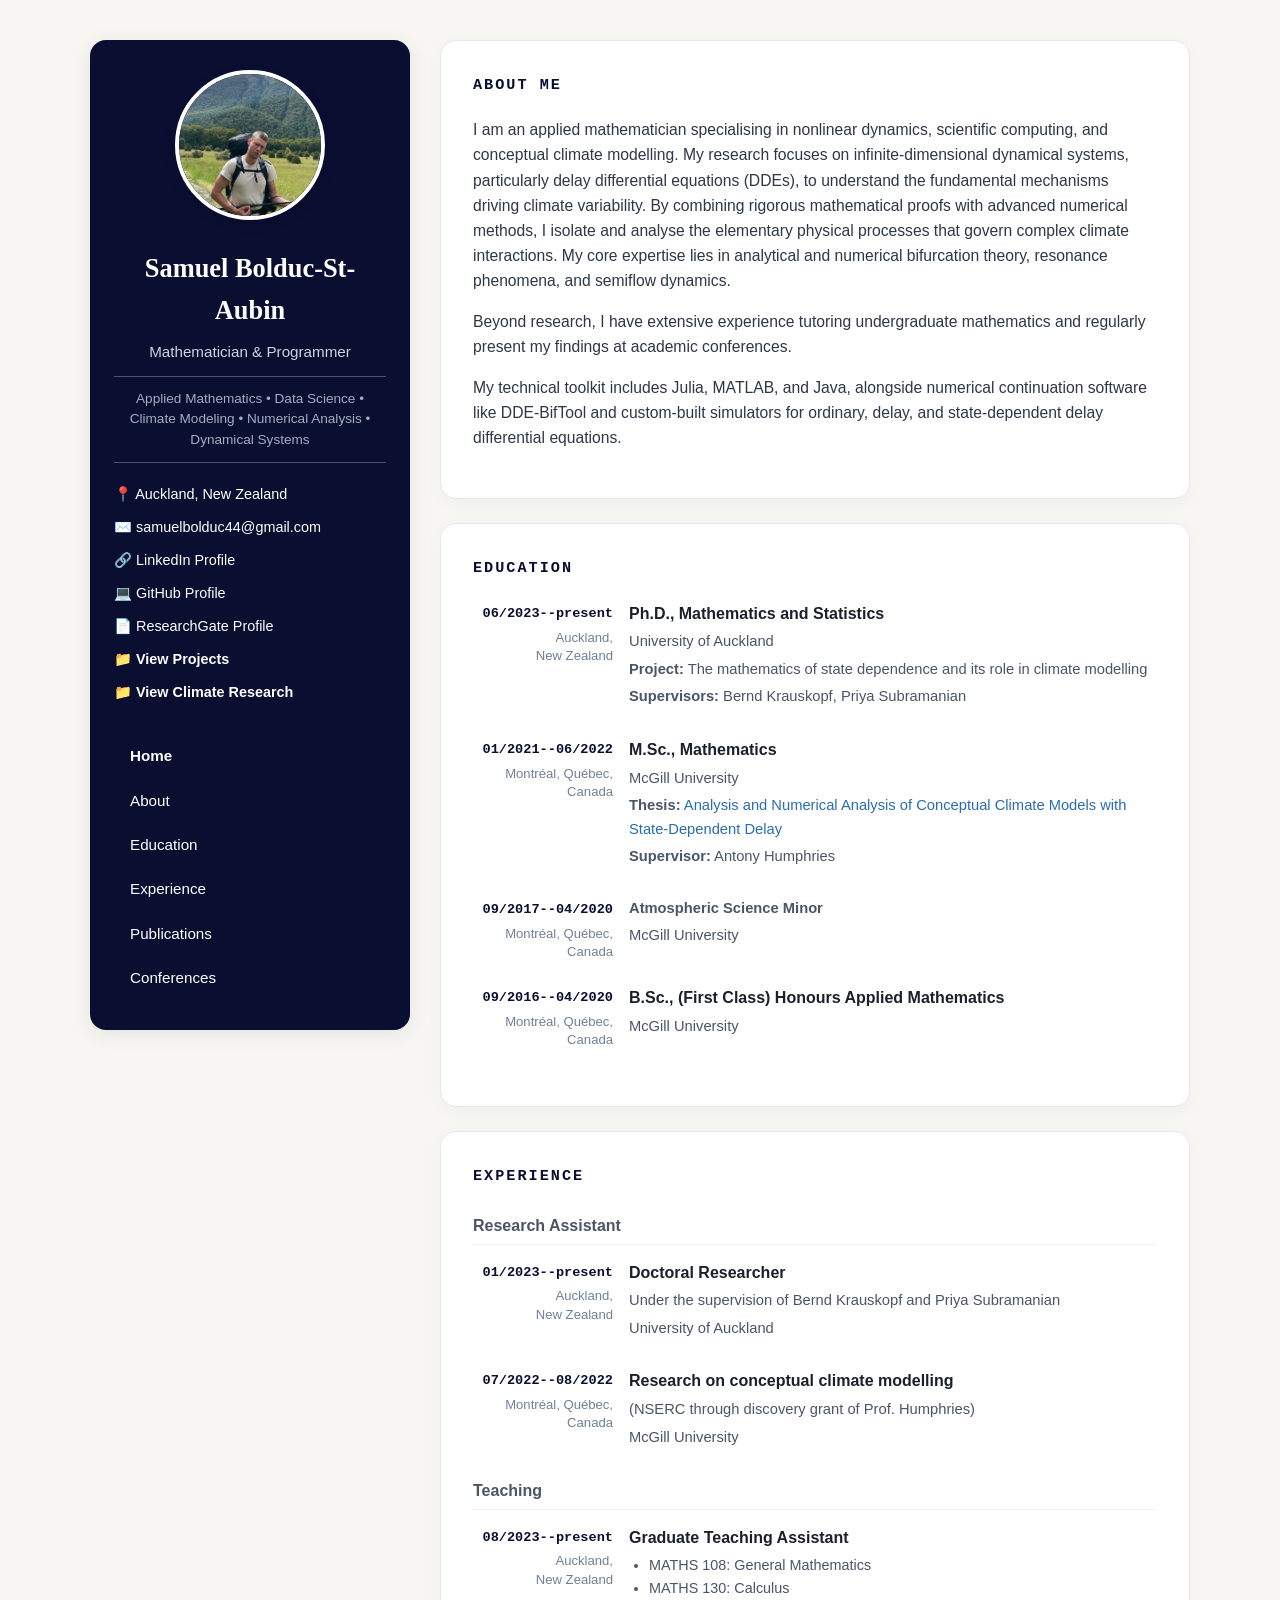
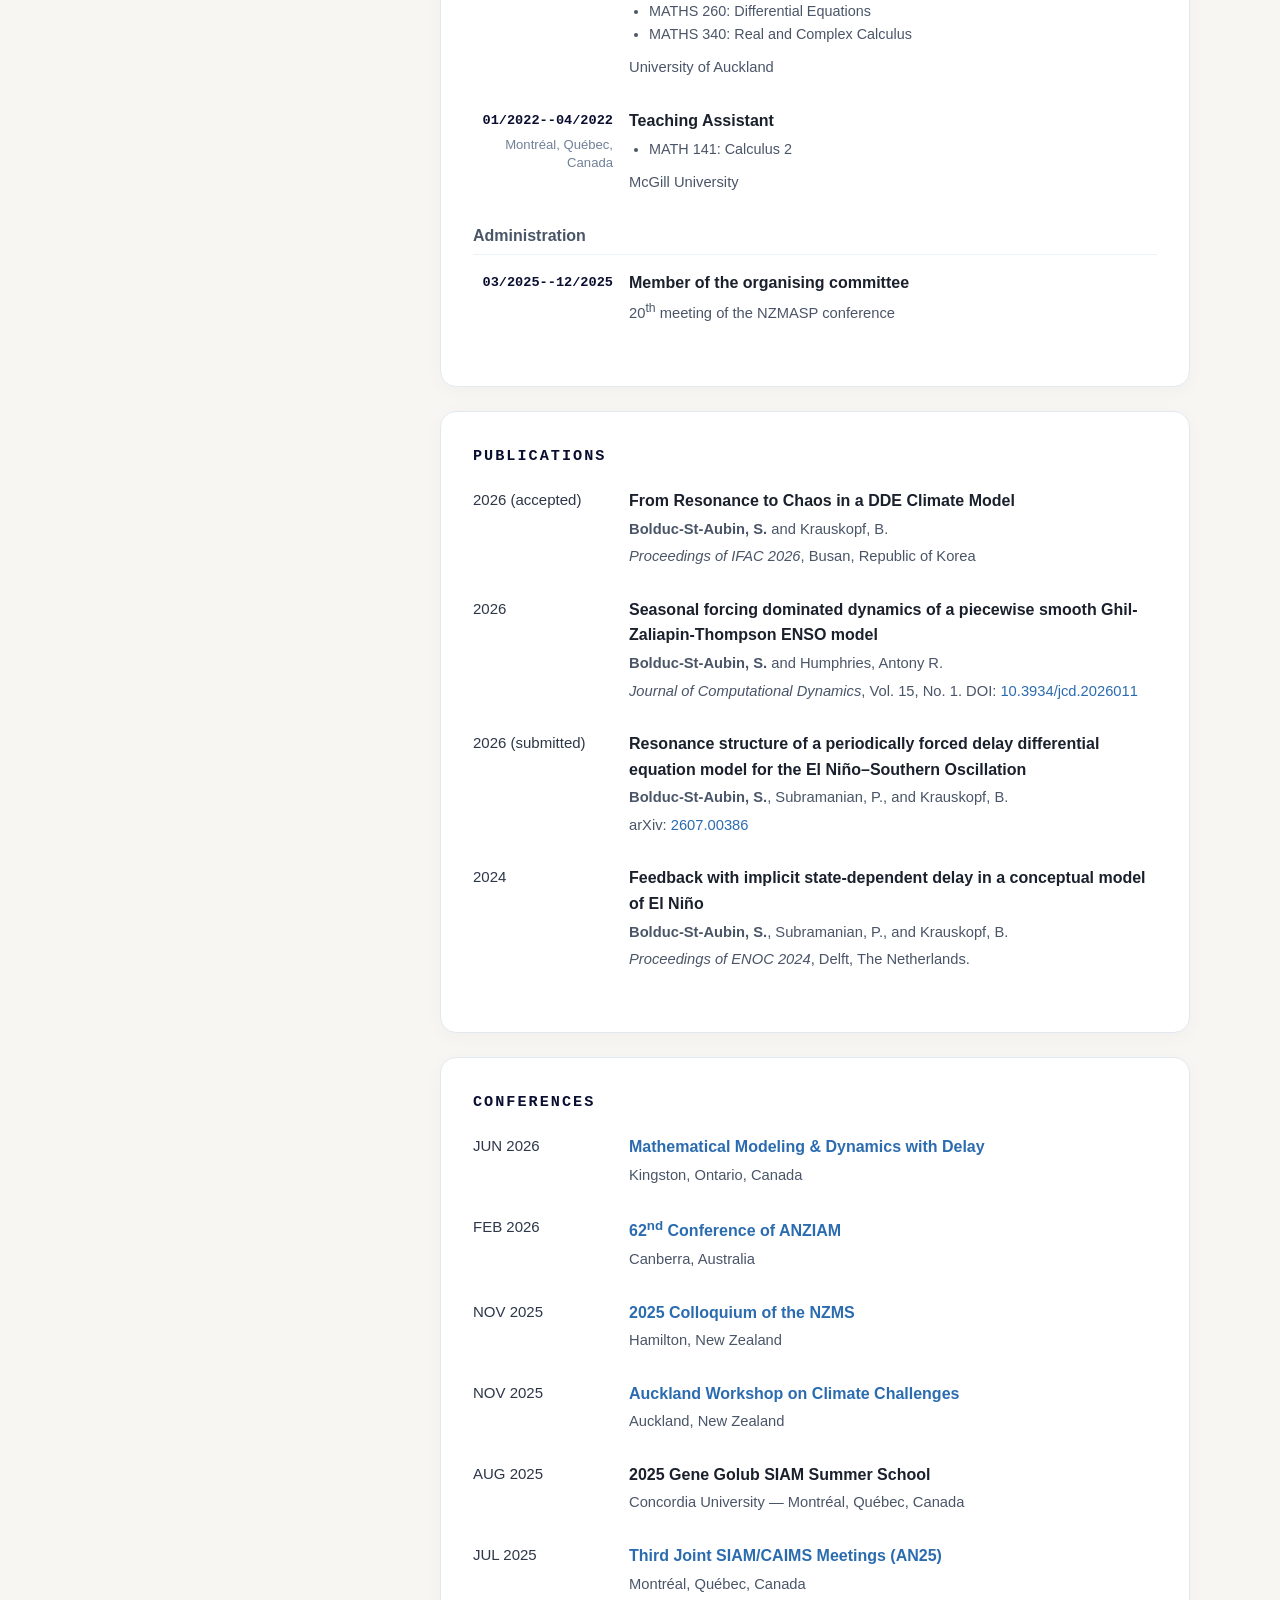
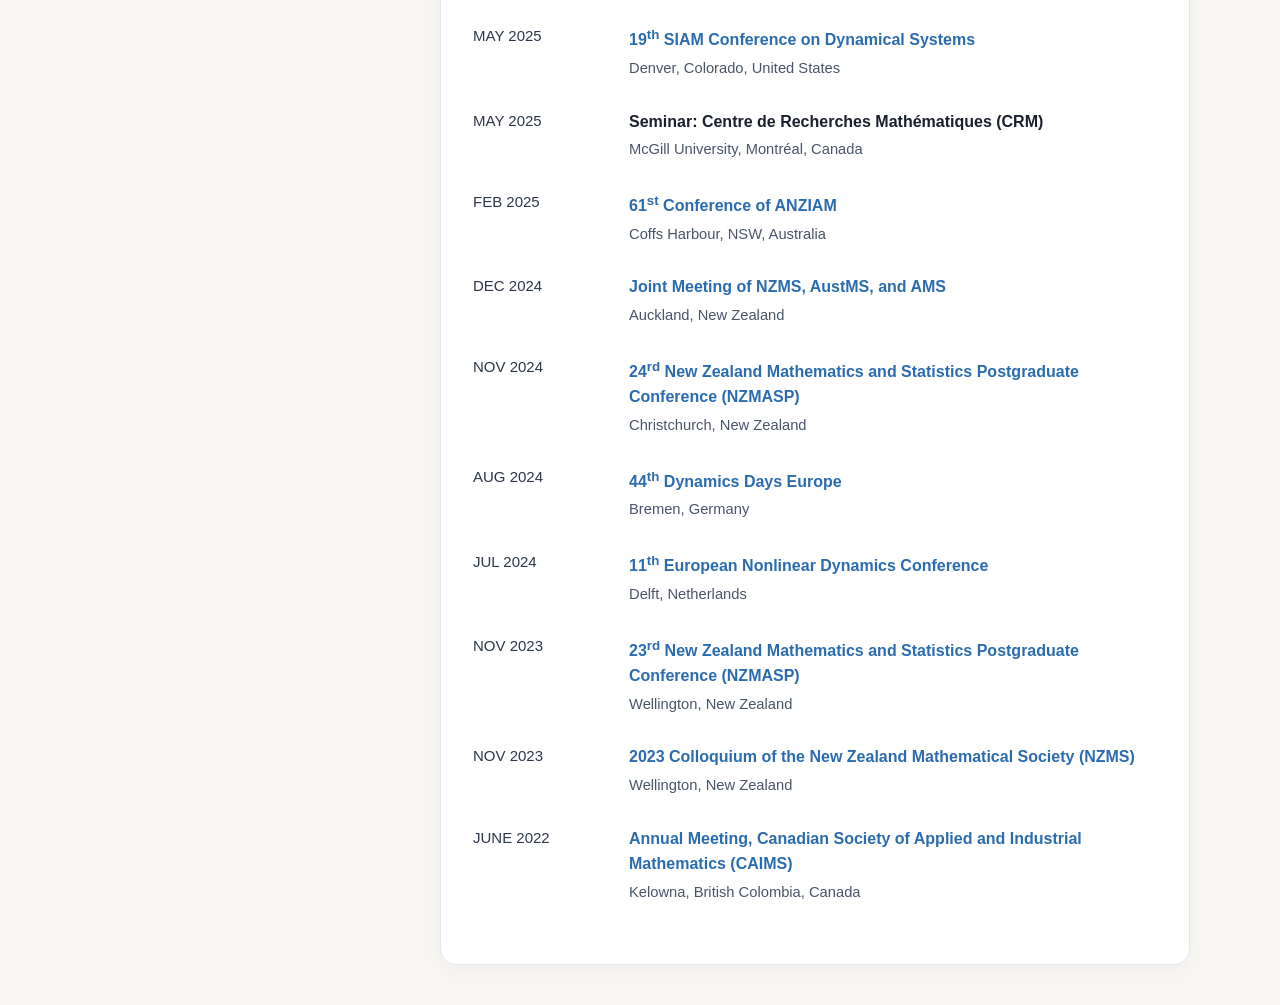
==== index.html @ a69c570d "Update index.html" ====
<!DOCTYPE html>
<html lang="en">
<head>
    <meta charset="UTF-8">
    <meta name="viewport" content="width=device-width, initial-scale=1.0">
    <title>Samuel Bolduc-St-Aubin - Portfolio</title>

    <!-- This line tells the HTML to load the style.css file -->
    <link rel="stylesheet" href="style.css">

</head>
<body>

<div class="container">
    <!-- Sidebar -->
    <aside class="sidebar">
        <div class="profile-card">
            <!-- Ensure your image file photo.jpg is in the same folder -->
            <img src="SamB-3.jpg" alt="Samuel Bolduc-St-Aubin" class="profile-pic">
            <h1>Samuel Bolduc-St-Aubin</h1>
            <p class="title">Mathematician & Programmer</p>
            <p class="tags">Applied Mathematics • Data Science • Climate Modeling • Numerical Analysis • Dynamical Systems</p>

            <div class="contact-info">
                <p>📍 Auckland, New Zealand</p>
                <p>✉️ <a href="mailto:samuelbolduc44@gmail.com">samuelbolduc44@gmail.com</a></p>
                <p>🔗 <a href="https://www.linkedin.com/in/samuelbolduc44/" target="_blank">LinkedIn Profile</a></p>
                <p>💻 <a href="https://github.com/samuelbolduc44" target="_blank">GitHub Profile</a></p>
                <p>📄 <a href="https://www.researchgate.net/profile/Samuel-Bolduc-St-Aubin?ev=hdr_xprf" target="_blank">ResearchGate Profile</a></p>
                <p>📁 <a href="projects.html" class="projects-link">View Projects</a></p>
                <p>📁 <a href="climate.html" class="projects-link">View Climate Research</a></p>
            </div>
        </div>

        <nav class="navigation">
            <ul>
                <li class="active"><a href="#about">Home</a></li>
                <li><a href="#about">About</a></li>
                <li><a href="#education">Education</a></li>
                <li><a href="#experience">Experience</a></li>
                <li><a href="#publications">Publications</a></li>
                <li><a href="#conferences">Conferences</a></li>
            </ul>
        </nav>
    </aside>

    <!-- Main Content Area -->
    <main class="main-content">

        <!-- About Section -->
        <section id="about" class="content-card">
            <h2>About Me</h2>
            <p>
                I am an applied mathematician specialising in nonlinear dynamics, scientific computing, and conceptual climate modelling. My research focuses on infinite-dimensional dynamical systems, particularly delay differential equations (DDEs), to understand the fundamental mechanisms driving climate variability. By combining rigorous mathematical proofs with advanced numerical methods, I isolate and analyse the elementary physical processes that govern complex climate interactions. My core expertise lies in analytical and numerical bifurcation theory, resonance phenomena, and semiflow dynamics.
            </p>
            <p>
                Beyond research, I have extensive experience tutoring undergraduate mathematics and regularly present my findings at academic conferences.
            </p>
            <p>
                My technical toolkit includes Julia, MATLAB, and Java, alongside numerical continuation software like DDE-BifTool and custom-built simulators for ordinary, delay, and state-dependent delay differential equations.
            </p>
        </section>

        <!-- Education Section -->
        <section id="education" class="content-card">
            <h2>Education</h2>

            <div class="item">
                <div class="item-meta">
                    <div class="date">06/2023--present</div>
                    <div class="location">Auckland, <br>New Zealand</div>
                </div>
                <div class="item-details">
                    <h3>Ph.D., Mathematics and Statistics</h3>
                    <p>University of Auckland</p>
                    <p><strong>Project:</strong> The mathematics of state dependence and its role in climate modelling</p>
                    <p class="supervisor"><strong>Supervisors:</strong> Bernd Krauskopf, Priya Subramanian</p>
                </div>
            </div>

            <div class="item">
                <div class="item-meta">
                    <div class="date">01/2021--06/2022</div>
                    <div class="location">Montréal, Québec, <br>Canada</div>
                </div>
                <div class="item-details">
                    <h3>M.Sc., Mathematics</h3>
                    <p>McGill University</p>
                    <p><strong>Thesis:</strong> <a href="https://escholarship.mcgill.ca/concern/theses/8p58pk24t" target="_blank">Analysis and Numerical Analysis of Conceptual Climate Models with State-Dependent Delay</a></p>
                    <p class="supervisor"><strong>Supervisor:</strong> Antony Humphries</p>
                </div>
            </div>

            <div class="item">
                <div class="item-meta">
                    <div class="date">09/2017--04/2020</div>
                    <div class="location">Montréal, Québec, <br>Canada</div>
                </div>
                <div class="item-details">
                    <p class="minor-title">Atmospheric Science Minor</p>
                    <p>McGill University</p>
                </div>
            </div>

            <div class="item">
                <div class="item-meta">
                    <div class="date">09/2016--04/2020</div>
                    <div class="location">Montréal, Québec, <br>Canada</div>
                </div>
                <div class="item-details">
                    <h3>B.Sc., (First Class) Honours Applied Mathematics</h3>
                    <p>McGill University</p>
                </div>
            </div>
        </section>

        <!-- Experience Section -->
        <section id="experience" class="content-card">
            <h2>Experience</h2>

            <div class="sub-section-header">Research Assistant</div>

            <div class="item">
                <div class="item-meta">
                    <div class="date">01/2023--present</div>
                    <div class="location">Auckland, <br>New Zealand</div>
                </div>
                <div class="item-details">
                    <h3>Doctoral Researcher</h3>
                    <p>Under the supervision of Bernd Krauskopf and Priya Subramanian</p>
                    <p>University of Auckland</p>
                </div>
            </div>

            <div class="item">
                <div class="item-meta">
                    <div class="date">07/2022--08/2022</div>
                    <div class="location">Montréal, Québec, <br>Canada</div>
                </div>
                <div class="item-details">
                    <h3>Research on conceptual climate modelling</h3>
                    <p>(NSERC through discovery grant of Prof. Humphries)</p>
                    <p>McGill University</p>
                </div>
            </div>

            <div class="sub-section-header">Teaching</div>

            <div class="item">
                <div class="item-meta">
                    <div class="date">08/2023--present</div>
                    <div class="location">Auckland, <br>New Zealand</div>
                </div>
                <div class="item-details">
                    <h3>Graduate Teaching Assistant</h3>
                    <ul class="duty-list">
                        <li>MATHS 108: General Mathematics</li>
                        <li>MATHS 130: Calculus</li>
                        <li>MATHS 260: Differential Equations</li>
                        <li>MATHS 340: Real and Complex Calculus</li>
                    </ul>
                    <p>University of Auckland</p>
                </div>
            </div>

            <div class="item">
                <div class="item-meta">
                    <div class="date">01/2022--04/2022</div>
                    <div class="location">Montréal, Québec, <br>Canada</div>
                </div>
                <div class="item-details">
                    <h3>Teaching Assistant</h3>
                    <ul class="duty-list">
                        <li>MATH 141: Calculus 2</li>
                    </ul>
                    <p>McGill University</p>
                </div>
            </div>

            <div class="sub-section-header">Administration</div>

            <div class="item">
                <div class="item-meta">
                    <div class="date">03/2025--12/2025</div>
                </div>
                <div class="item-details">
                    <h3>Member of the organising committee</h3>
                    <p>20<sup>th</sup> meeting of the NZMASP conference</p>
                </div>
            </div>
        </section>

        <!-- Publications Section -->
        <section id="publications" class="content-card">
            <h2>Publications</h2>

            <div class="item">
                <div class="date">2026 (accepted)</div>
                <div class="item-details">
                    <h3>From Resonance to Chaos in a DDE Climate Model</h3>
                    <p><strong>Bolduc-St-Aubin, S.</strong> and Krauskopf, B.</p>
                    <p><em>Proceedings of IFAC 2026</em>, Busan, Republic of Korea</p>
                </div>
            </div>

            <div class="item">
                <div class="date">2026</div>
                <div class="item-details">
                    <h3>Seasonal forcing dominated dynamics of a piecewise smooth Ghil-Zaliapin-Thompson ENSO model</h3>
                    <p><strong>Bolduc-St-Aubin, S.</strong> and Humphries, Antony R.</p>
                    <p><em>Journal of Computational Dynamics</em>, Vol. 15, No. 1. DOI: <a href="https://doi.org/10.3934/jcd.2026011" target="_blank">10.3934/jcd.2026011</a></p>
                </div>
            </div>

            <div class="item">
                <div class="date">2026 (submitted)</div>
                <div class="item-details">
                    <h3>Resonance structure of a periodically forced delay differential equation model for the El Niño–Southern Oscillation</h3>
                    <p><strong>Bolduc-St-Aubin, S.</strong>, Subramanian, P., and Krauskopf, B.</p>
                    <p>arXiv: <a href="https://arxiv.org/abs/2607.00386" target="_blank">2607.00386</a></p>
                </div>
            </div>

            <div class="item">
                <div class="date">2024</div>
                <div class="item-details">
                    <h3>Feedback with implicit state-dependent delay in a conceptual model of El Niño</h3>
                    <p><strong>Bolduc-St-Aubin, S.</strong>, Subramanian, P., and Krauskopf, B.</p>
                    <p><em>Proceedings of ENOC 2024</em>, Delft, The Netherlands.</p>
                </div>
            </div>
        </section>

        <!-- Conferences & Talks Section -->
        <section id="conferences" class="content-card">
            <h2>Conferences</h2>

            <div class="item">
                <div class="date">JUN 2026</div>
                <div class="item-details">
                    <h3><a href="https://www.mathematics.org.au/sys/pages/plain.php?conf_id=69&page_id=39" target="_blank">Mathematical Modeling & Dynamics with Delay</a></h3>
                    <p>Kingston, Ontario, Canada</p>
                </div>
            </div>

            <div class="item">
                <div class="date">FEB 2026</div>
                <div class="item-details">
                    <h3><a href="https://www.mathematics.org.au/sys/pages/plain.php?conf_id=69&page_id=39" target="_blank">62<sup>nd</sup> Conference of ANZIAM</a></h3>
                    <p>Canberra, Australia</p>
                </div>
            </div>

            <div class="item">
                <div class="date">NOV 2025</div>
                <div class="item-details">
                    <h3><a href="https://www.ivvy.com.au/event/COTEX6/home.html" target="_blank">2025 Colloquium of the NZMS</a></h3>
                    <p>Hamilton, New Zealand</p>
                </div>
            </div>

            <div class="item">
                <div class="date">NOV 2025</div>
                <div class="item-details">
                    <h3><a href="https://www.math.auckland.ac.nz/~berndk/acdc/" target="_blank">Auckland Workshop on Climate Challenges</a></h3>
                    <p>Auckland, New Zealand</p>
                </div>
            </div>

            <div class="item">
                <div class="date">AUG 2025</div>
                <div class="item-details">
                    <h3>2025 Gene Golub SIAM Summer School</h3>
                    <p>Concordia University — Montréal, Québec, Canada</p>
                </div>
            </div>

            <div class="item">
                <div class="date">JUL 2025</div>
                <div class="item-details">
                    <h3><a href="https://www.siam.org/conferences-events/siam-conferences/ds25/" target="_blank">Third Joint SIAM/CAIMS Meetings (AN25)</a></h3>
                    <p>Montréal, Québec, Canada</p>
                </div>
            </div>

            <div class="item">
                <div class="date">MAY 2025</div>
                <div class="item-details">
                    <h3><a href="https://www.siam.org/conferences-events/siam-conferences/ds25/" target="_blank">19<sup>th</sup> SIAM Conference on Dynamical Systems</a></h3>
                    <p>Denver, Colorado, United States</p>
                </div>
            </div>

            <div class="item">
                <div class="date">MAY 2025</div>
                <div class="item-details">
                    <h3>Seminar: Centre de Recherches Mathématiques (CRM)</h3>
                    <p>McGill University, Montréal, Canada</p>
                </div>
            </div>

            <div class="item">
                <div class="date">FEB 2025</div>
                <div class="item-details">
                    <h3><a href="https://www.mathematics.org.au/sys/pages/plain.php?conf_id=67&page_id=39" target="_blank">61<sup>st</sup> Conference of ANZIAM</a></h3>
                    <p>Coffs Harbour, NSW, Australia</p>
                </div>
            </div>

            <div class="item">
                <div class="date">DEC 2024</div>
                <div class="item-details">
                    <h3><a href="https://ms-meet-2024.blogs.auckland.ac.nz/" target="_blank">Joint Meeting of NZMS, AustMS, and AMS</a></h3>
                    <p>Auckland, New Zealand</p>
                </div>
            </div>

            <div class="item">
                <div class="date">NOV 2024</div>
                <div class="item-details">
                    <h3><a href="https://nzmasp.org.nz" target="_blank">24<sup>rd</sup> New Zealand Mathematics and Statistics Postgraduate Conference (NZMASP)</a></h3>
                    <p>Christchurch, New Zealand</p>
                </div>
            </div>

            <div class="item">
                <div class="date">AUG 2024</div>
                <div class="item-details">
                    <h3><a href="https://dynamicsdays.eu/bremen2024/" target="_blank">44<sup>th</sup> Dynamics Days Europe</a></h3>
                    <p>Bremen, Germany</p>
                </div>
            </div>

            <div class="item">
                <div class="date">JUL 2024</div>
                <div class="item-details">
                    <h3><a href="https://enoc24.dryfta.com" target="_blank">11<sup>th</sup> European Nonlinear Dynamics Conference</a></h3>
                    <p>Delft, Netherlands</p>
                </div>
            </div>

            <div class="item">
                <div class="date">NOV 2023</div>
                <div class="item-details">
                    <h3><a href="https://nzmasp2023.wordpress.com" target="_blank">23<sup>rd</sup> New Zealand Mathematics and Statistics Postgraduate Conference (NZMASP)</a></h3>
                    <p>Wellington, New Zealand</p>
                </div>
            </div>

            <div class="item">
                <div class="date">NOV 2023</div>
                <div class="item-details">
                    <h3><a href="https://ms-meet-2024.blogs.auckland.ac.nz/" target="_blank">2023 Colloquium of the New Zealand Mathematical Society (NZMS)</a></h3>
                    <p>Wellington, New Zealand</p>
                </div>
            </div>

            <div class="item">
                <div class="date">JUNE 2022</div>
                <div class="item-details">
                    <h3><a href="https://caims.ca/annual-meeting-2022/" target="_blank">Annual Meeting, Canadian Society of Applied and Industrial Mathematics (CAIMS)</a></h3>
                    <p>Kelowna, British Colombia, Canada</p>
                </div>
            </div>
        </section>

    </main>
</div>

</body>
</html>
---- style.css ----
/* --- UNIVERSAL RESET & FONTS --- */
* {
    box-sizing: border-box;
    margin: 0;
    padding: 0;
}

body {
    font-family: -apple-system, BlinkMacSystemFont, "Segoe UI", Roboto, Helvetica, Arial, sans-serif;
    background-color: #f7f6f3;
    color: #2d3748;
    line-height: 1.6;
    padding: 40px 20px;
    font-size: 15px;
}

.container {
    max-width: 1100px;
    margin: 0 auto;
    display: grid;
    grid-template-columns: 320px 1fr;
    gap: 30px;
    align-items: start;
}

@media (max-width: 850px) {
    .container {
        grid-template-columns: 1fr;
    }
}

.sidebar {
    background-color: #0a0e31;
    color: white;
    border-radius: 16px;
    padding: 30px 24px;
    text-align: center;
    box-shadow: 0 4px 20px rgba(0, 0, 0, 0.08);
    position: sticky;
    top: 20px;
}

.profile-pic {
    width: 150px;
    height: 150px;
    border-radius: 50%;
    object-fit: cover;
    margin-bottom: 20px;
    border: 4px solid #fff;
    box-shadow: 0 4px 12px rgba(0,0,0,0.15);
}

.profile-card h1 {
    font-family: Georgia, serif;
    font-size: 1.65rem;
    font-weight: 600;
    margin-bottom: 8px;
    color: white;
}

.profile-card .title {
    font-size: 0.95rem;
    margin-bottom: 12px;
    font-weight: 500;
    color: #cbd5e0;
}

.profile-card .tags {
    font-size: 0.85rem;
    color: #a0aec0;
    border-top: 1px solid #4a5568;
    border-bottom: 1px solid #4a5568;
    padding: 12px 0;
    margin-bottom: 20px;
    line-height: 1.5;
}

.contact-info {
    text-align: left;
    font-size: 0.9rem;
    display: flex;
    flex-direction: column;
    gap: 10px;
    margin-bottom: 30px;
}

.contact-info a {
    color: white;
    text-decoration: none;
    word-break: break-all;
}

.contact-info a:hover {
    text-decoration: underline;
}

.contact-info a.projects-link {
    font-weight: 600;
}

.contact-info a.projects-link.active {
    color: #90cdf4;
    text-decoration: underline;
}

.navigation ul {
    list-style: none;
    text-align: left;
}

.navigation li a {
    display: block;
    padding: 10px 16px;
    border-radius: 8px;
    text-decoration: none;
    color: white;
    font-weight: 500;
    font-size: 0.95rem;
    transition: all 0.2s ease;
}

.navigation li a:hover {
    background-color: rgba(255, 255, 255, 0.1);
}

.navigation li.active a {
    background-color: transparent !important;
    color: white !important;
    font-weight: 600;
}

.main-content {
    display: flex;
    flex-direction: column;
    gap: 24px;
}

.content-card {
    background: #ffffff;
    border-radius: 16px;
    padding: 32px;
    box-shadow: 0 4px 20px rgba(0, 0, 0, 0.03);
    border: 1px solid #e2e8f0;
    position: relative;
}

.content-card h2 {
    font-family: monospace;
    font-size: 0.95rem;
    letter-spacing: 2px;
    color: #0a0e31;
    text-transform: uppercase;
    margin-bottom: 20px;
}

.content-card p {
    margin-bottom: 16px;
    font-size: 0.98rem;
    color: #2d3748;
}

.content-card a {
    color: #2b6cb0;
    text-decoration: none;
}

.content-card a:hover {
    text-decoration: underline;
}

.back-link {
    display: inline-block;
    margin-bottom: 16px;
    font-size: 0.9rem;
    font-weight: 600;
    color: #2b6cb0;
}

.item {
    display: grid;
    grid-template-columns: 140px 1fr;
    gap: 16px;
    margin-bottom: 24px;
}

@media (max-width: 600px) {
    .item {
        grid-template-columns: 1fr;
        gap: 4px;
    }
}

.item-meta {
    display: flex;
    flex-direction: column;
    text-align: right;
}

@media (max-width: 600px) {
    .item-meta {
        text-align: left;
    }
}

.item-meta .date {
    font-family: monospace;
    font-size: 0.85rem;
    color: #0a0e31;
    font-weight: 600;
    padding-top: 2px;
}

.item-meta .location {
    font-size: 0.82rem;
    color: #718096;
    margin-top: 4px;
    line-height: 1.4;
}

.item-details h3 {
    font-size: 1rem;
    font-weight: 600;
    color: #1a202c;
    margin-bottom: 4px;
}

.sub-section-header {
    font-size: 1rem;
    font-weight: 600;
    color: #4a5568;
    margin: 25px 0 15px 0;
    border-bottom: 1px solid #edf2f7;
    padding-bottom: 5px;
}

.item-details p {
    margin-bottom: 4px;
    color: #4a5568;
    font-size: 0.92rem;
}

.supervisor {
    font-size: 0.85rem;
    color: #718096;
    margin-top: 2px;
}

.minor-title {
    color: #1a202c;
    font-weight: 600;
}

.duty-list {
    list-style: disc;
    margin-left: 20px;
    font-size: 0.9rem;
    color: #4a5568;
    margin-bottom: 10px;
}

.item.stacked-layout {
    display: flex;
    flex-direction: column;
    gap: 12px;
    padding-left: 0;
    margin-bottom: 35px;
}

.item.stacked-layout .item-details,
.item.stacked-layout .item-meta,
.item.stacked-layout .row-image {
    width: 100%;
    text-align: left;
}

.project-img {
    max-width: 500px;
    width: 100%;
    height: auto;
    border-radius: 8px;
    border: 1px solid #e2e8f0;
    margin: 8px 0;
    display: block;
}

.citation {
    font-size: 0.85rem;
    color: #718096;
    font-style: italic;
}

/* Wraps display equations so wide formulas scroll instead of overflowing on mobile */
.equation-block {
    overflow-x: auto;
    margin: 12px 0;
    padding: 4px 0;
}

/* Small superscript reference marker, e.g. [1] */
.cite-ref {
    font-size: 0.75em;
    color: #2b6cb0;
}
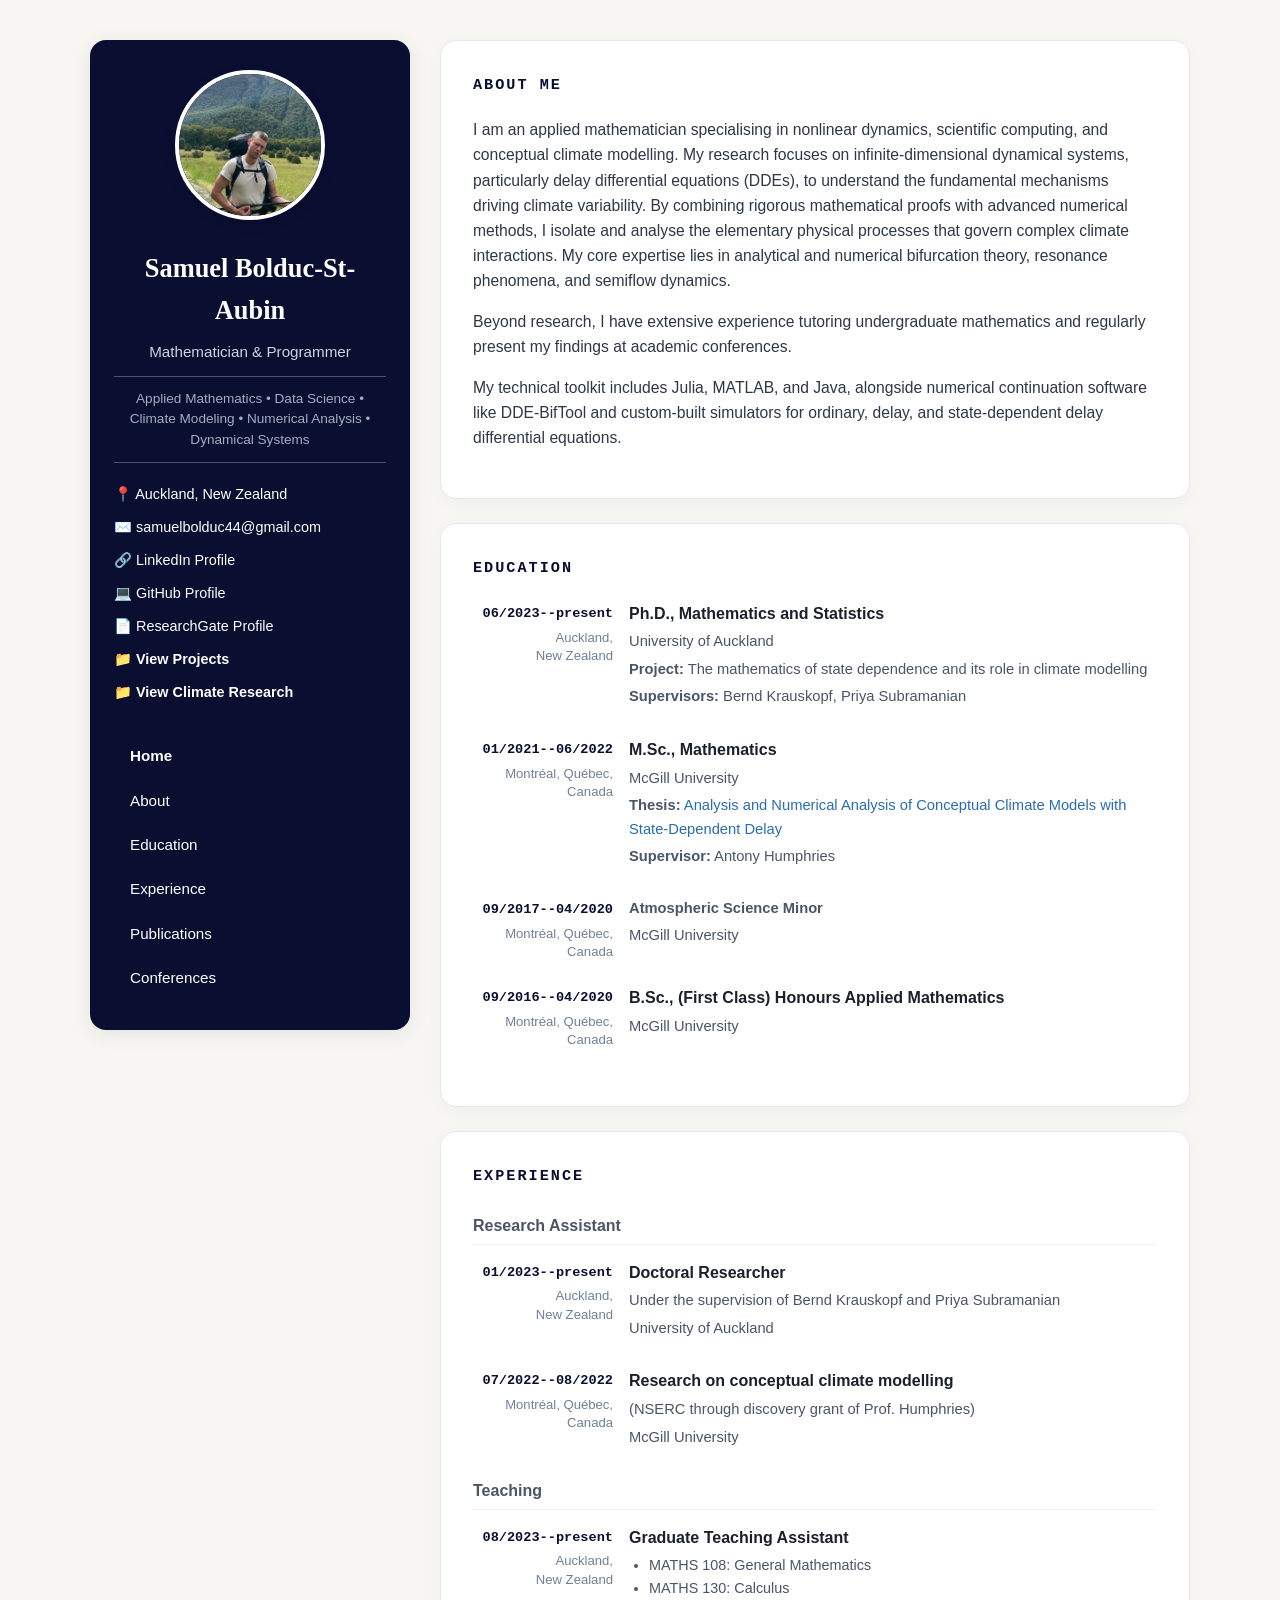
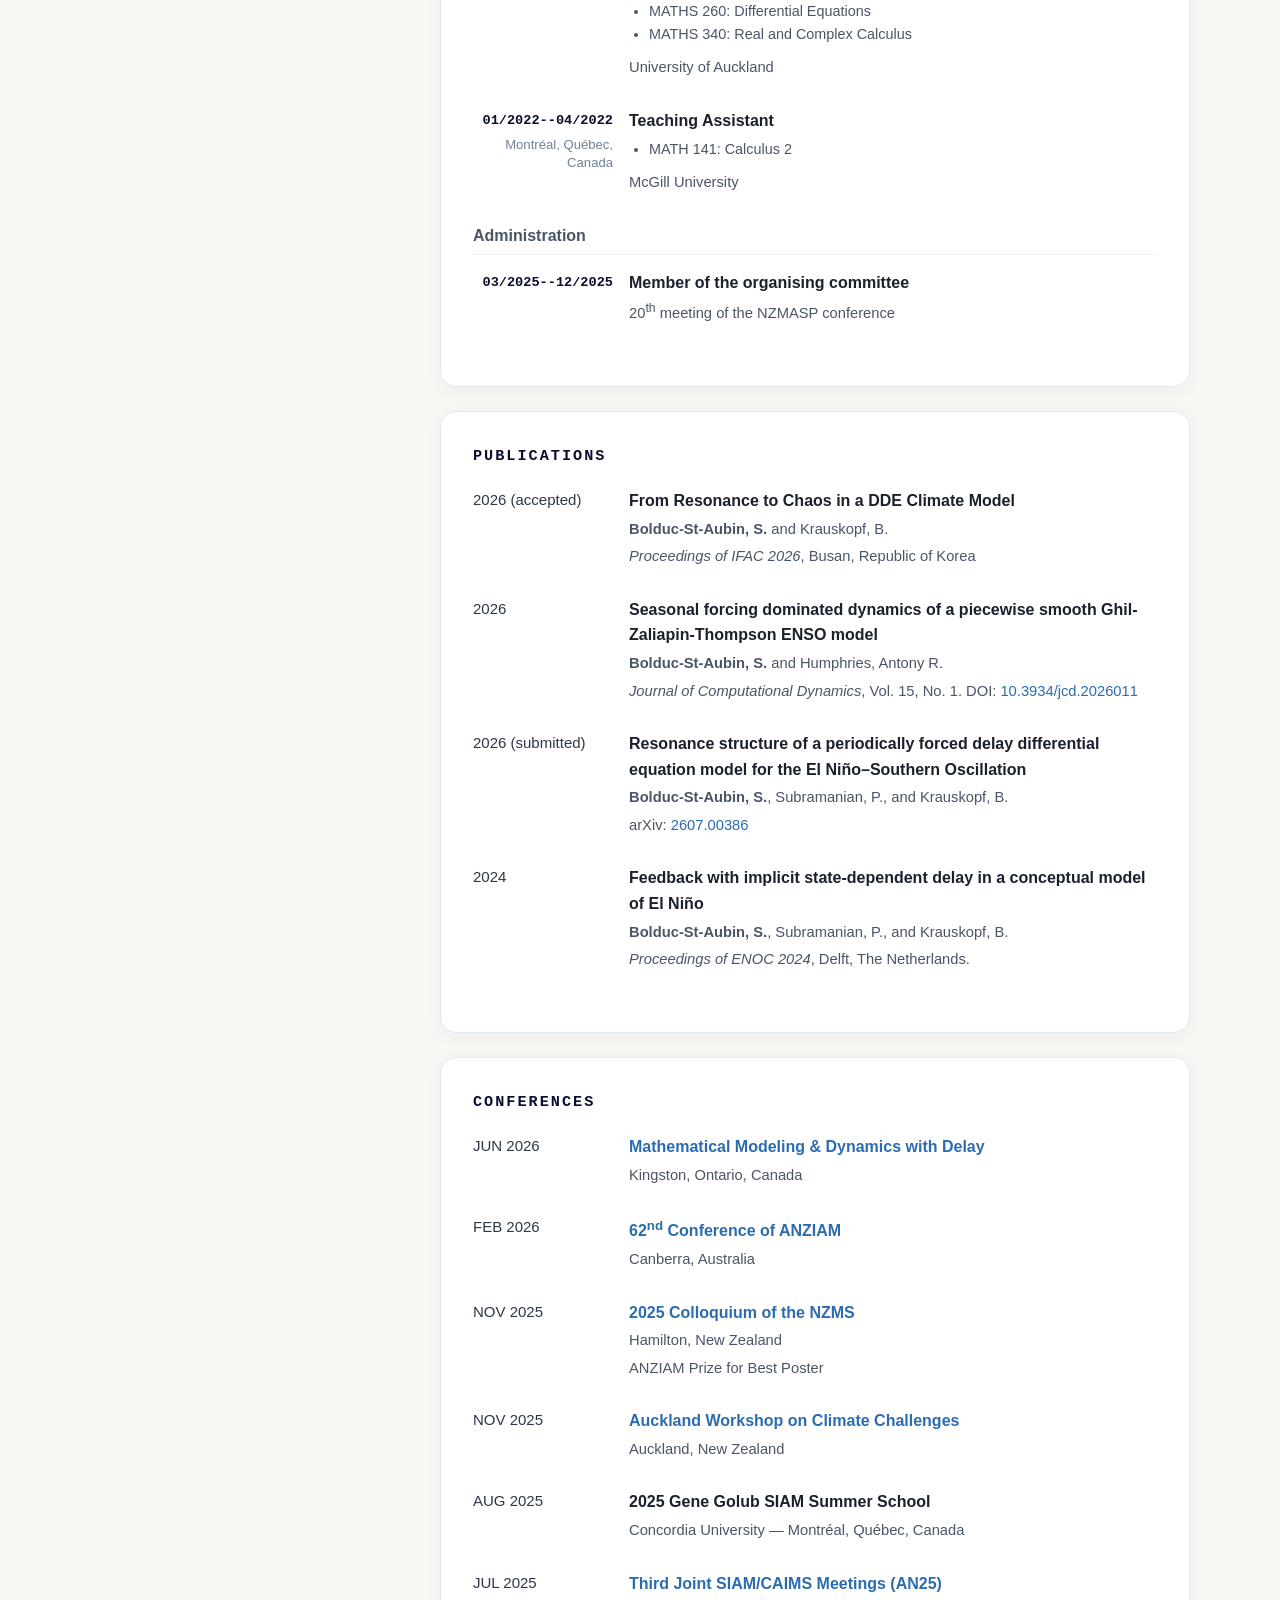
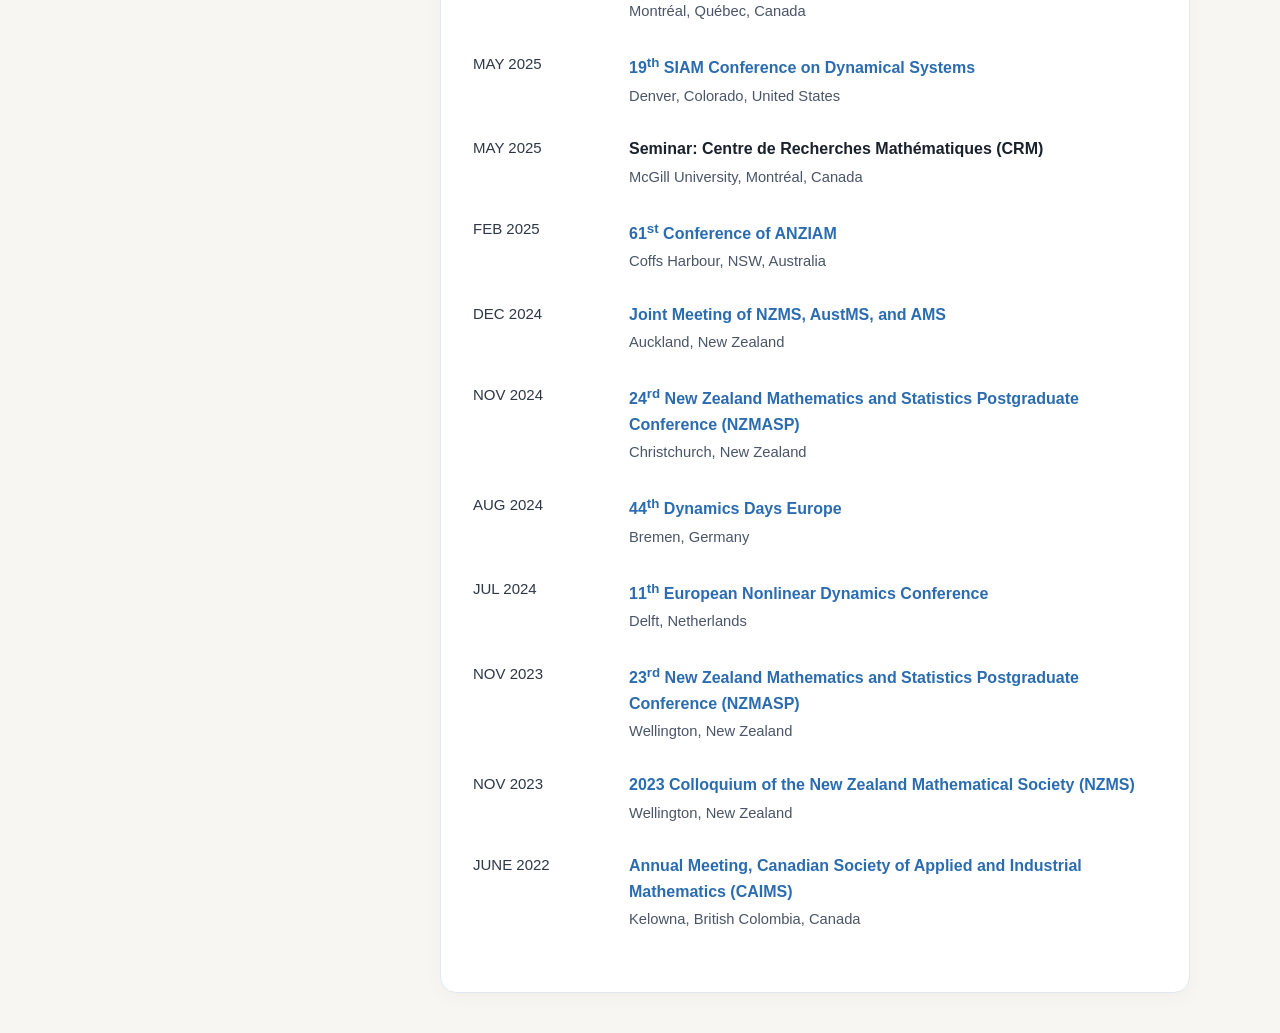
==== commit 61c26513: "Update index.html" ====
--- a/index.html
+++ b/index.html
@@ -256,6 +256,7 @@
                 <div class="item-details">
                     <h3><a href="https://www.ivvy.com.au/event/COTEX6/home.html" target="_blank">2025 Colloquium of the NZMS</a></h3>
                     <p>Hamilton, New Zealand</p>
+                    <p>ANZIAM Prize for Best Poster</p>
                 </div>
             </div>
 
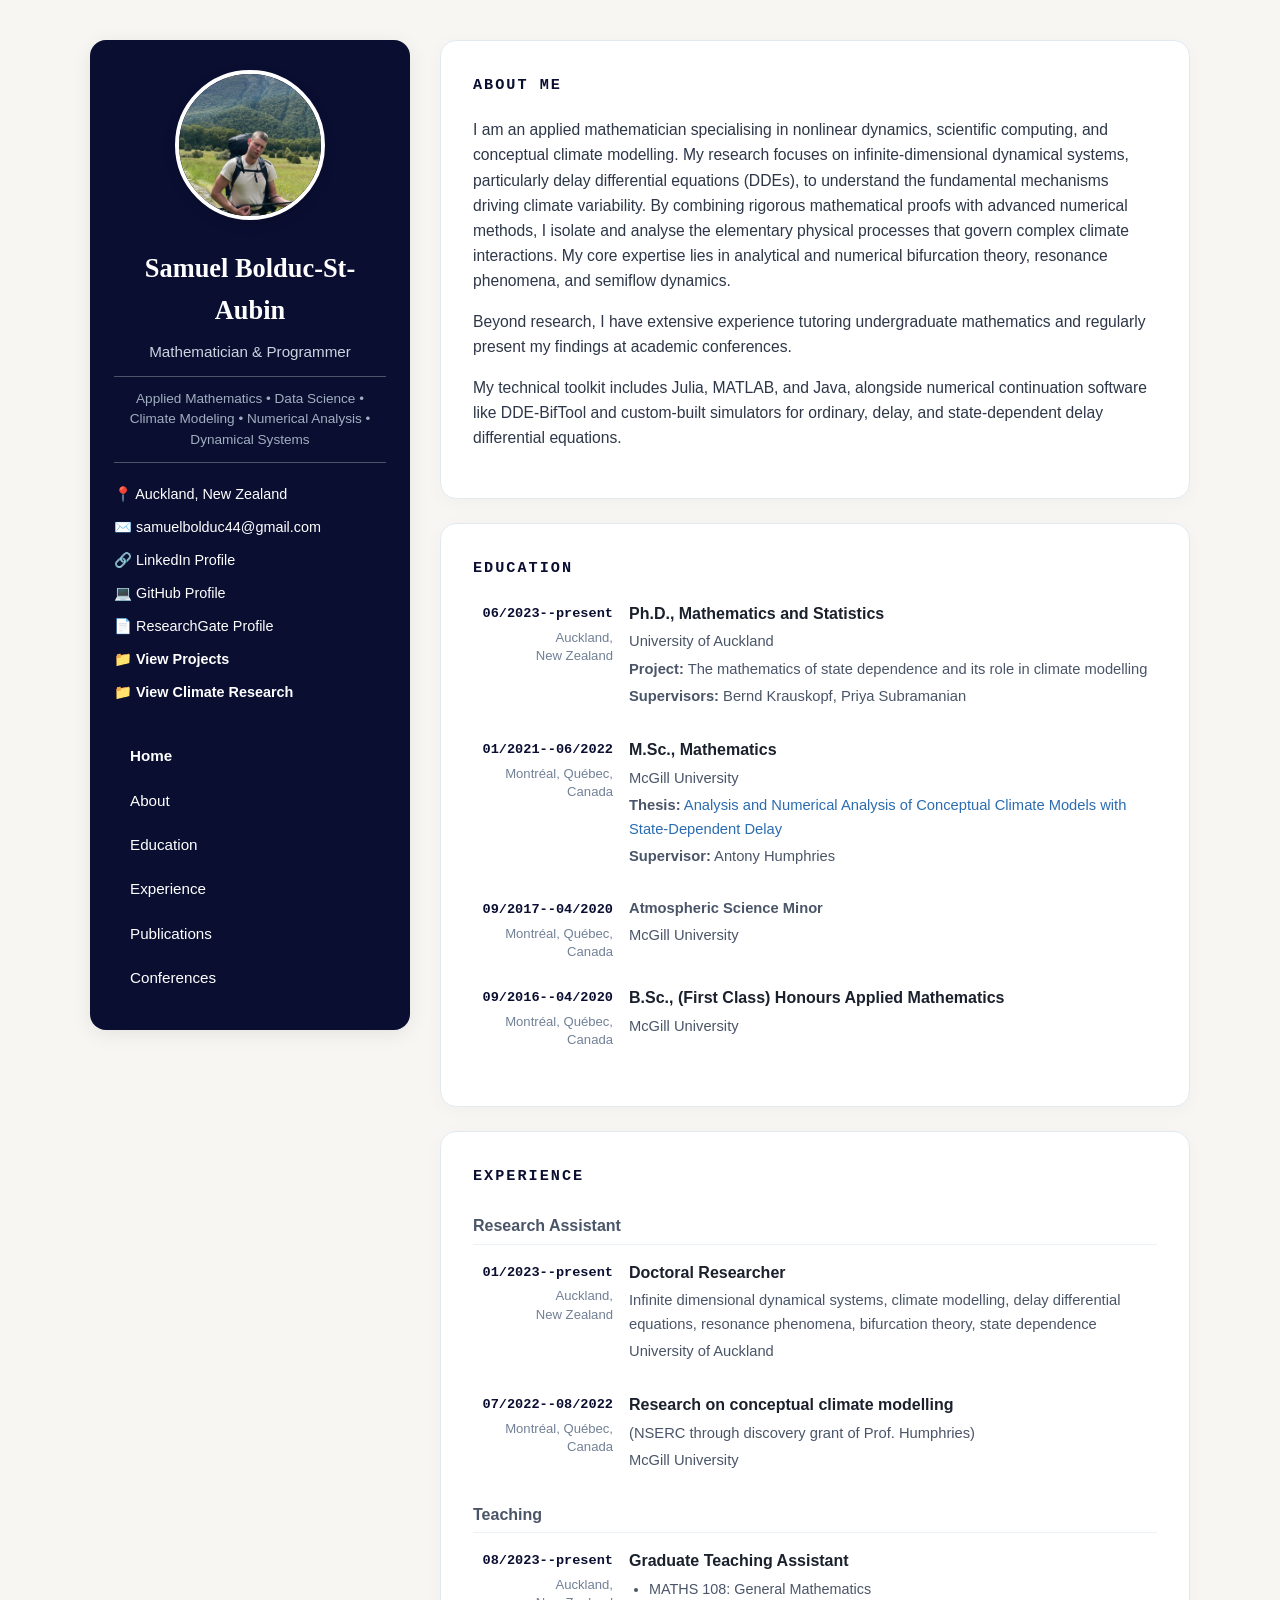
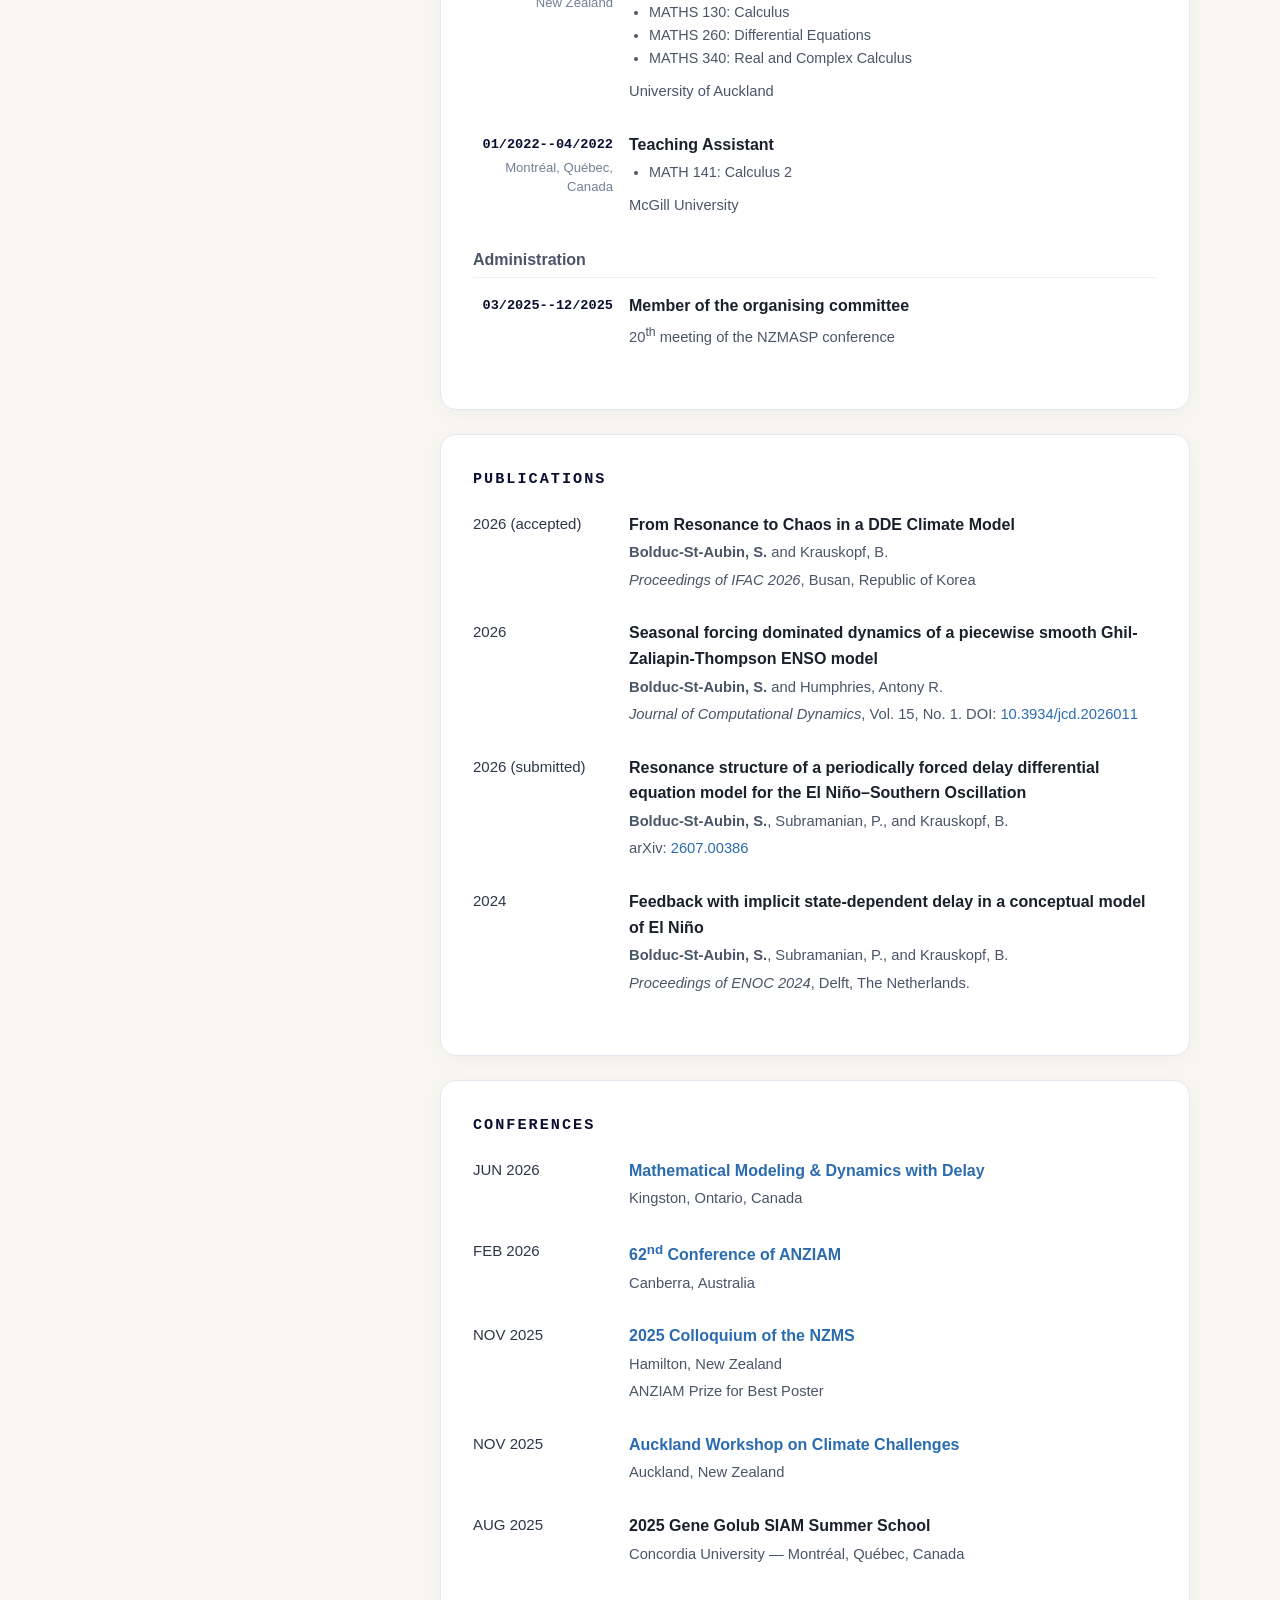
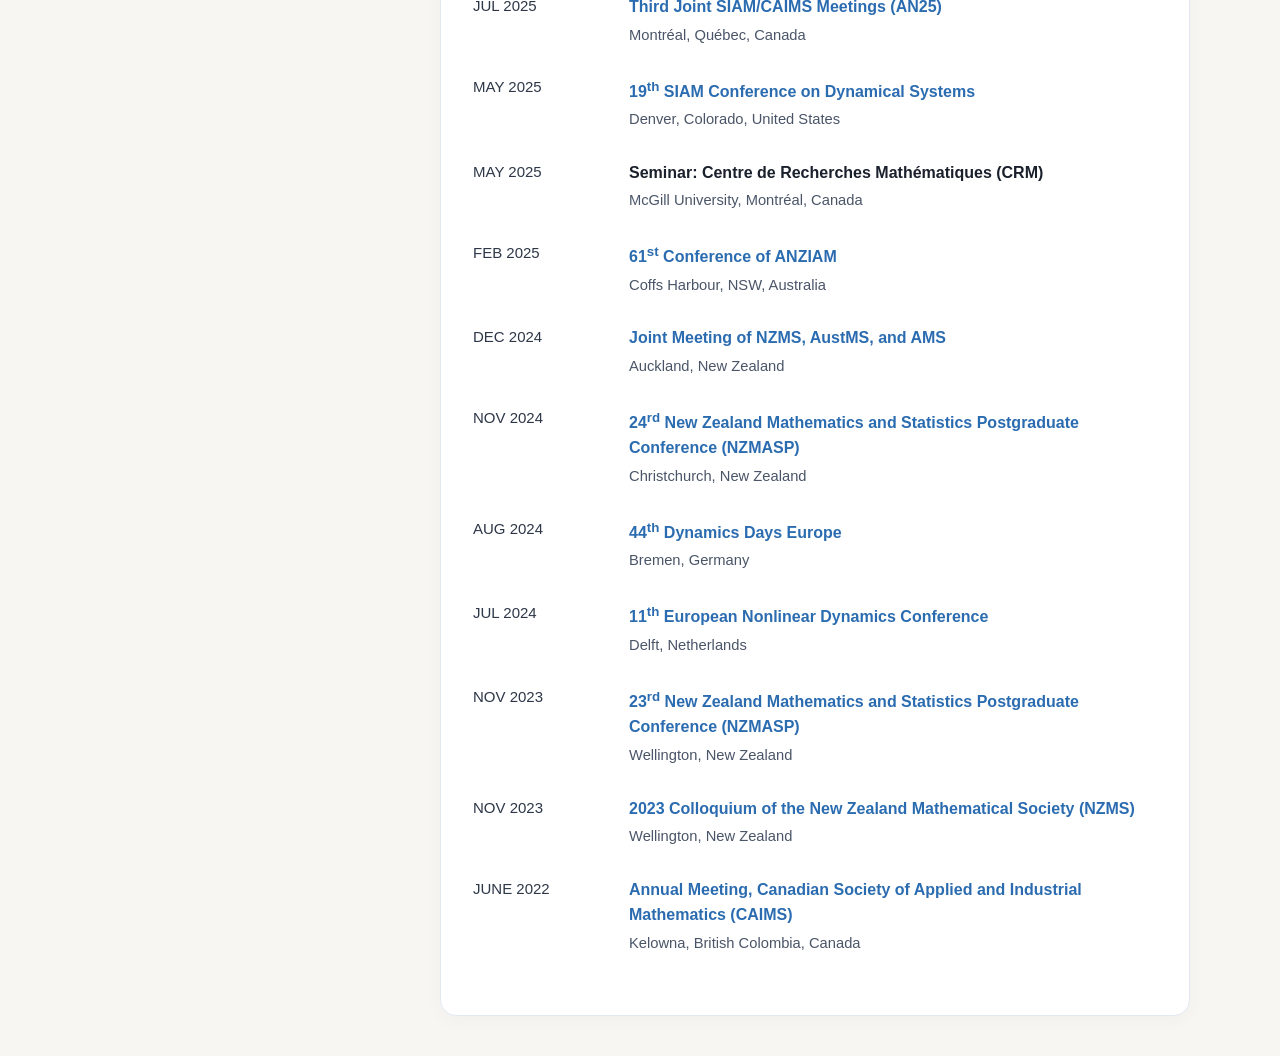
==== commit fb93d29c: "Update index.html" ====
--- a/index.html
+++ b/index.html
@@ -127,7 +127,7 @@
                 </div>
                 <div class="item-details">
                     <h3>Doctoral Researcher</h3>
-                    <p>Under the supervision of Bernd Krauskopf and Priya Subramanian</p>
+                    <p>Infinite dimensional dynamical systems, climate modelling, delay differential equations, resonance phenomena, bifurcation theory, state dependence</p>
                     <p>University of Auckland</p>
                 </div>
             </div>
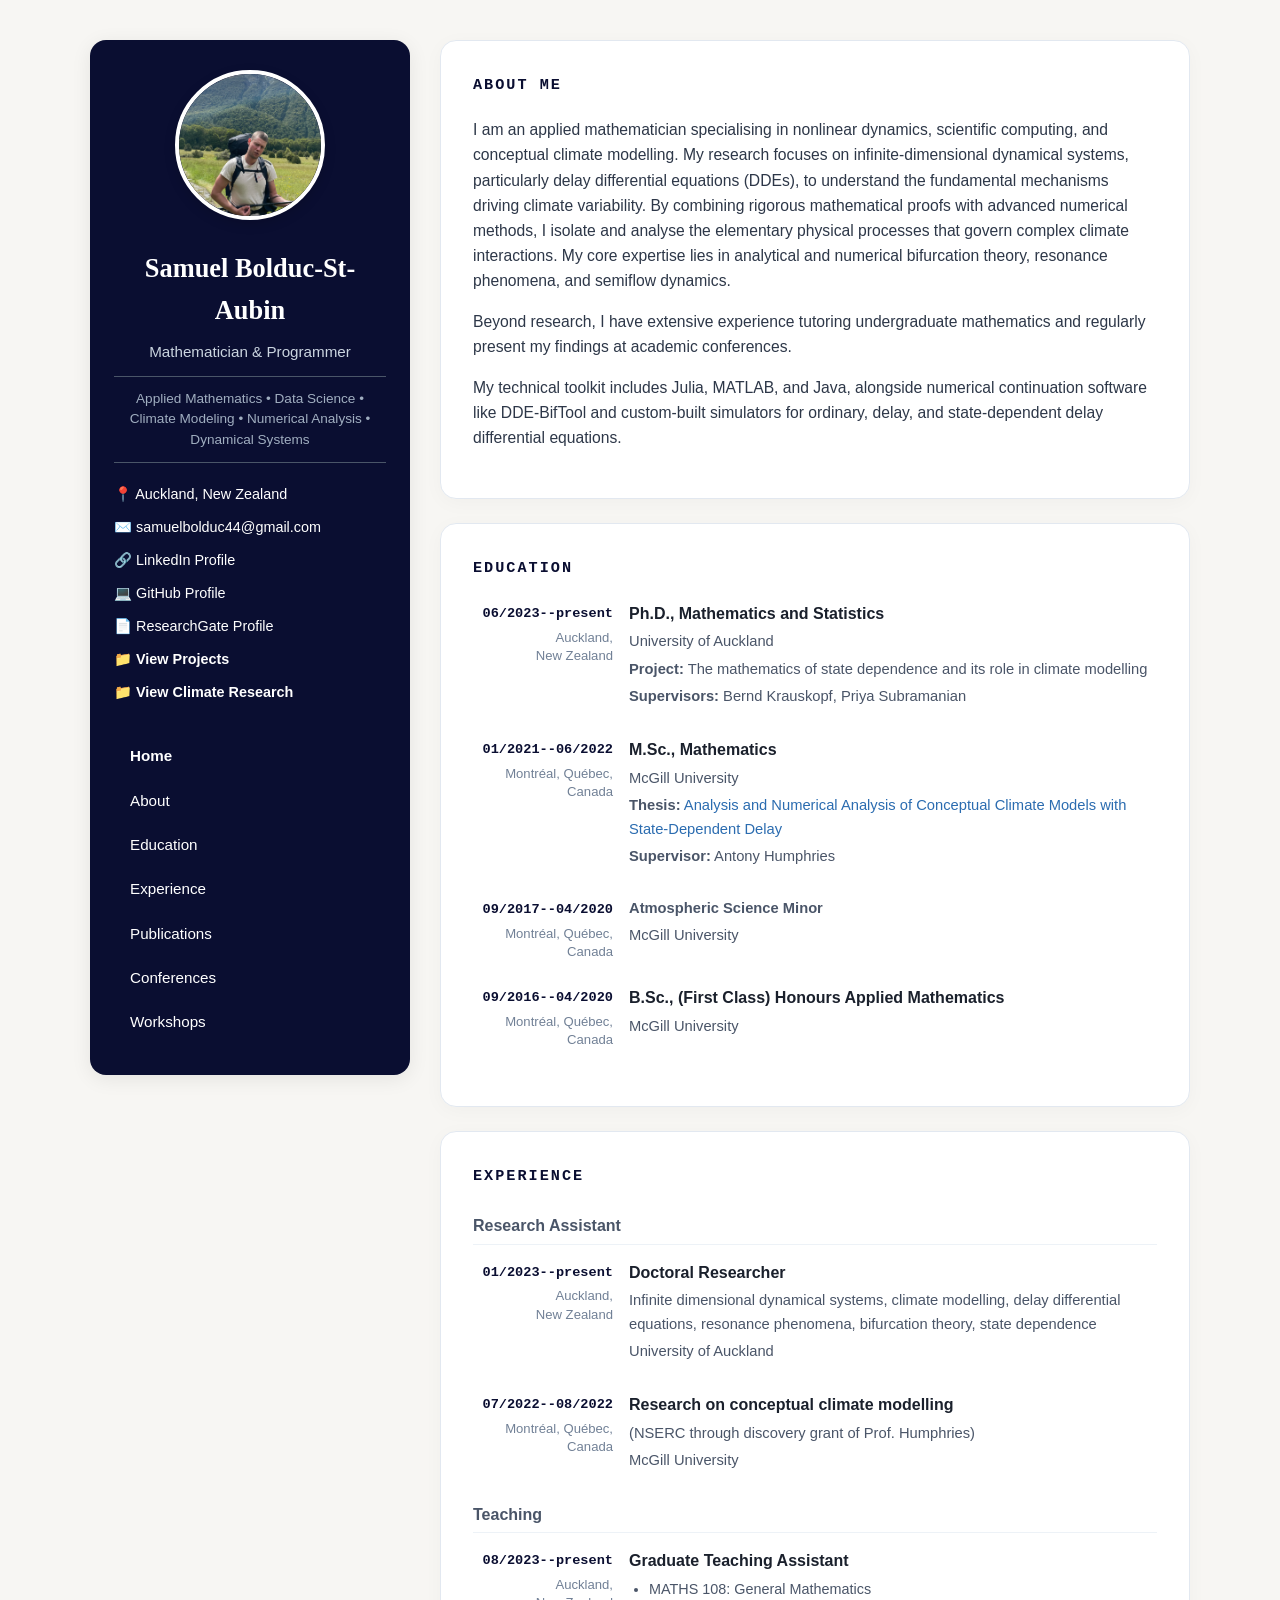
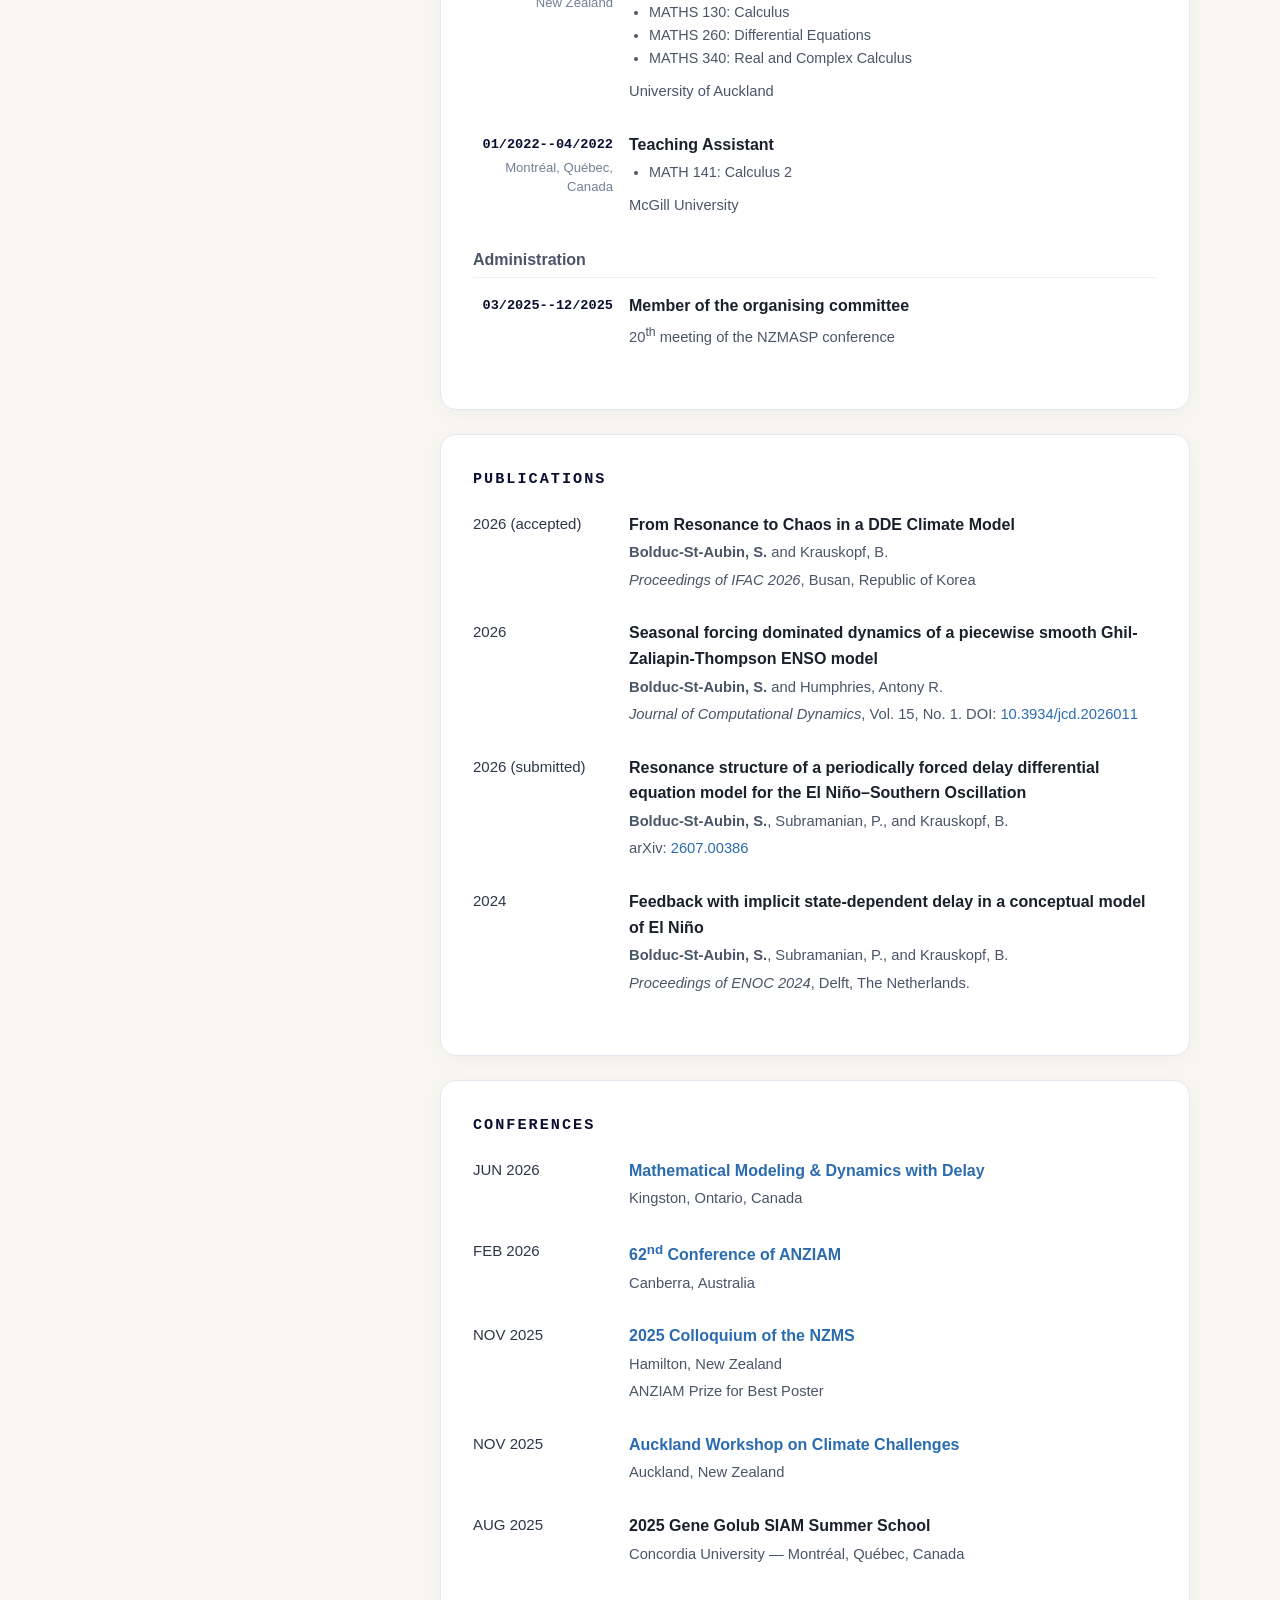
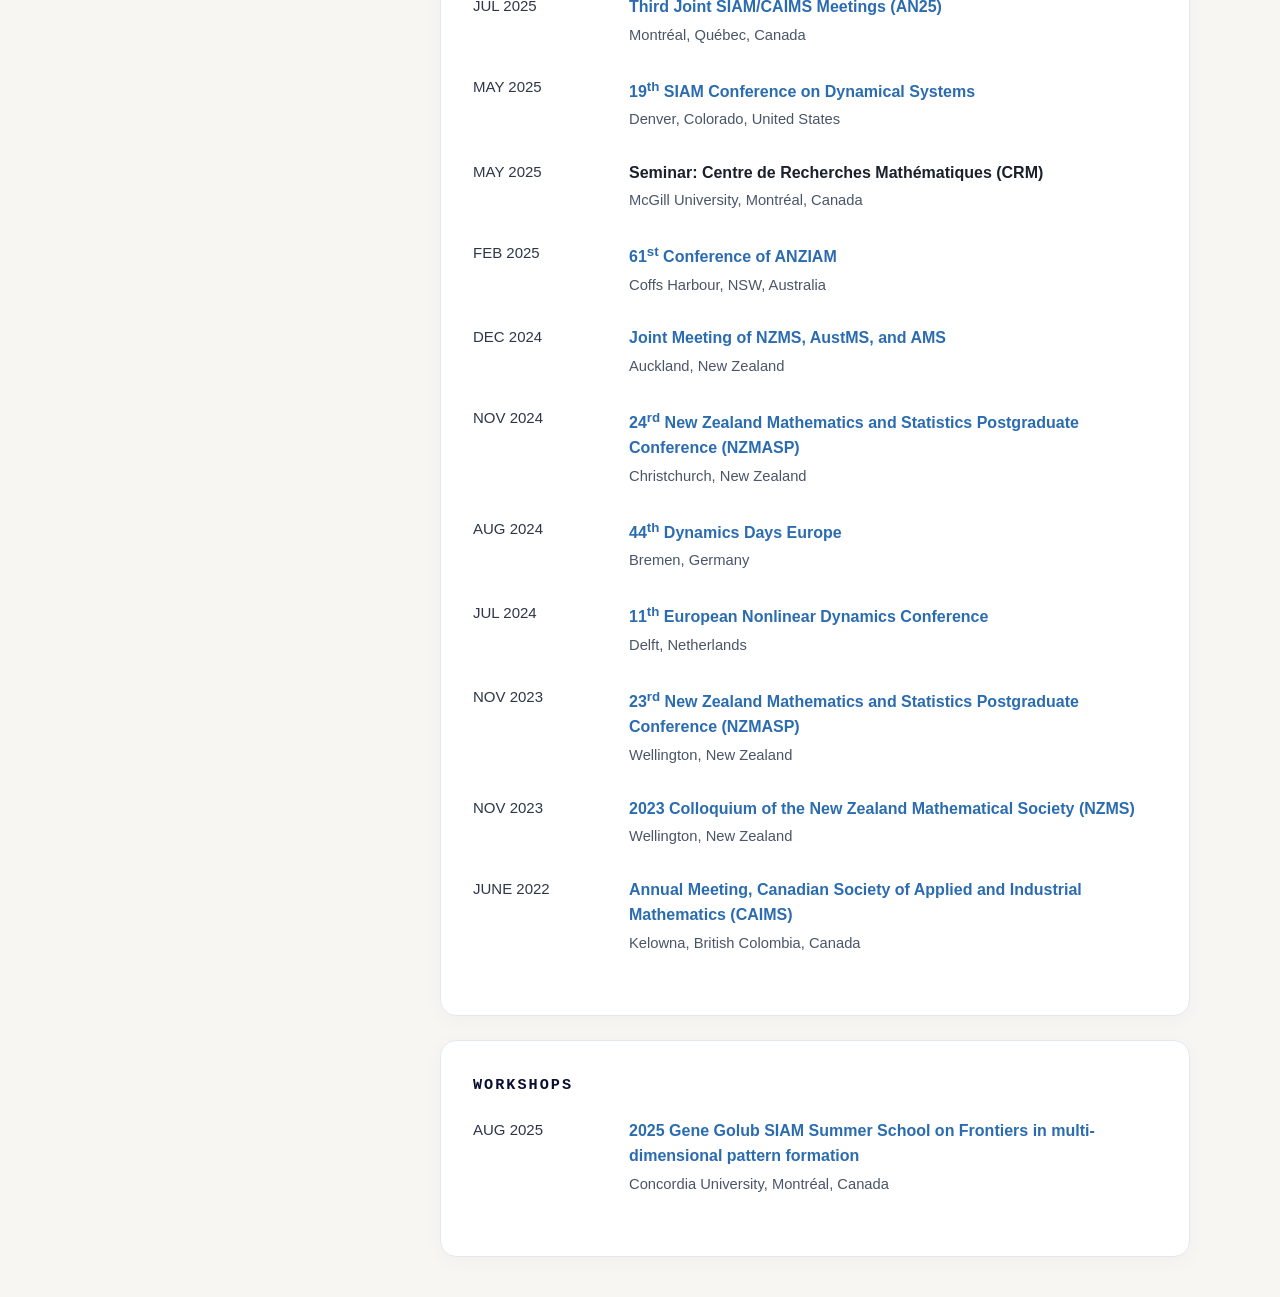
==== commit e69d30d5: "Update index.html" ====
--- a/index.html
+++ b/index.html
@@ -40,6 +40,7 @@
                 <li><a href="#experience">Experience</a></li>
                 <li><a href="#publications">Publications</a></li>
                 <li><a href="#conferences">Conferences</a></li>
+                <li><a href="#workshops">Workshops</a></li>
             </ul>
         </nav>
     </aside>
@@ -365,6 +366,19 @@
             </div>
         </section>
 
+        <!-- Workshops -->
+        <section id="workshops" class="content-card">
+            <h2>Workshops</h2>
+
+            <div class="item">
+                <div class="date">AUG 2025</div>
+                <div class="item-details">
+                    <h3><a href="https://sites.google.com/bu.edu/2025-siamg2s3/home?authuser=0" target="_blank">2025 Gene Golub SIAM Summer School on Frontiers in multi-dimensional pattern formation</a></h3>
+                    <p>Concordia University, Montréal, Canada</p>
+                </div>
+            </div>
+        </section>
+
     </main>
 </div>
 
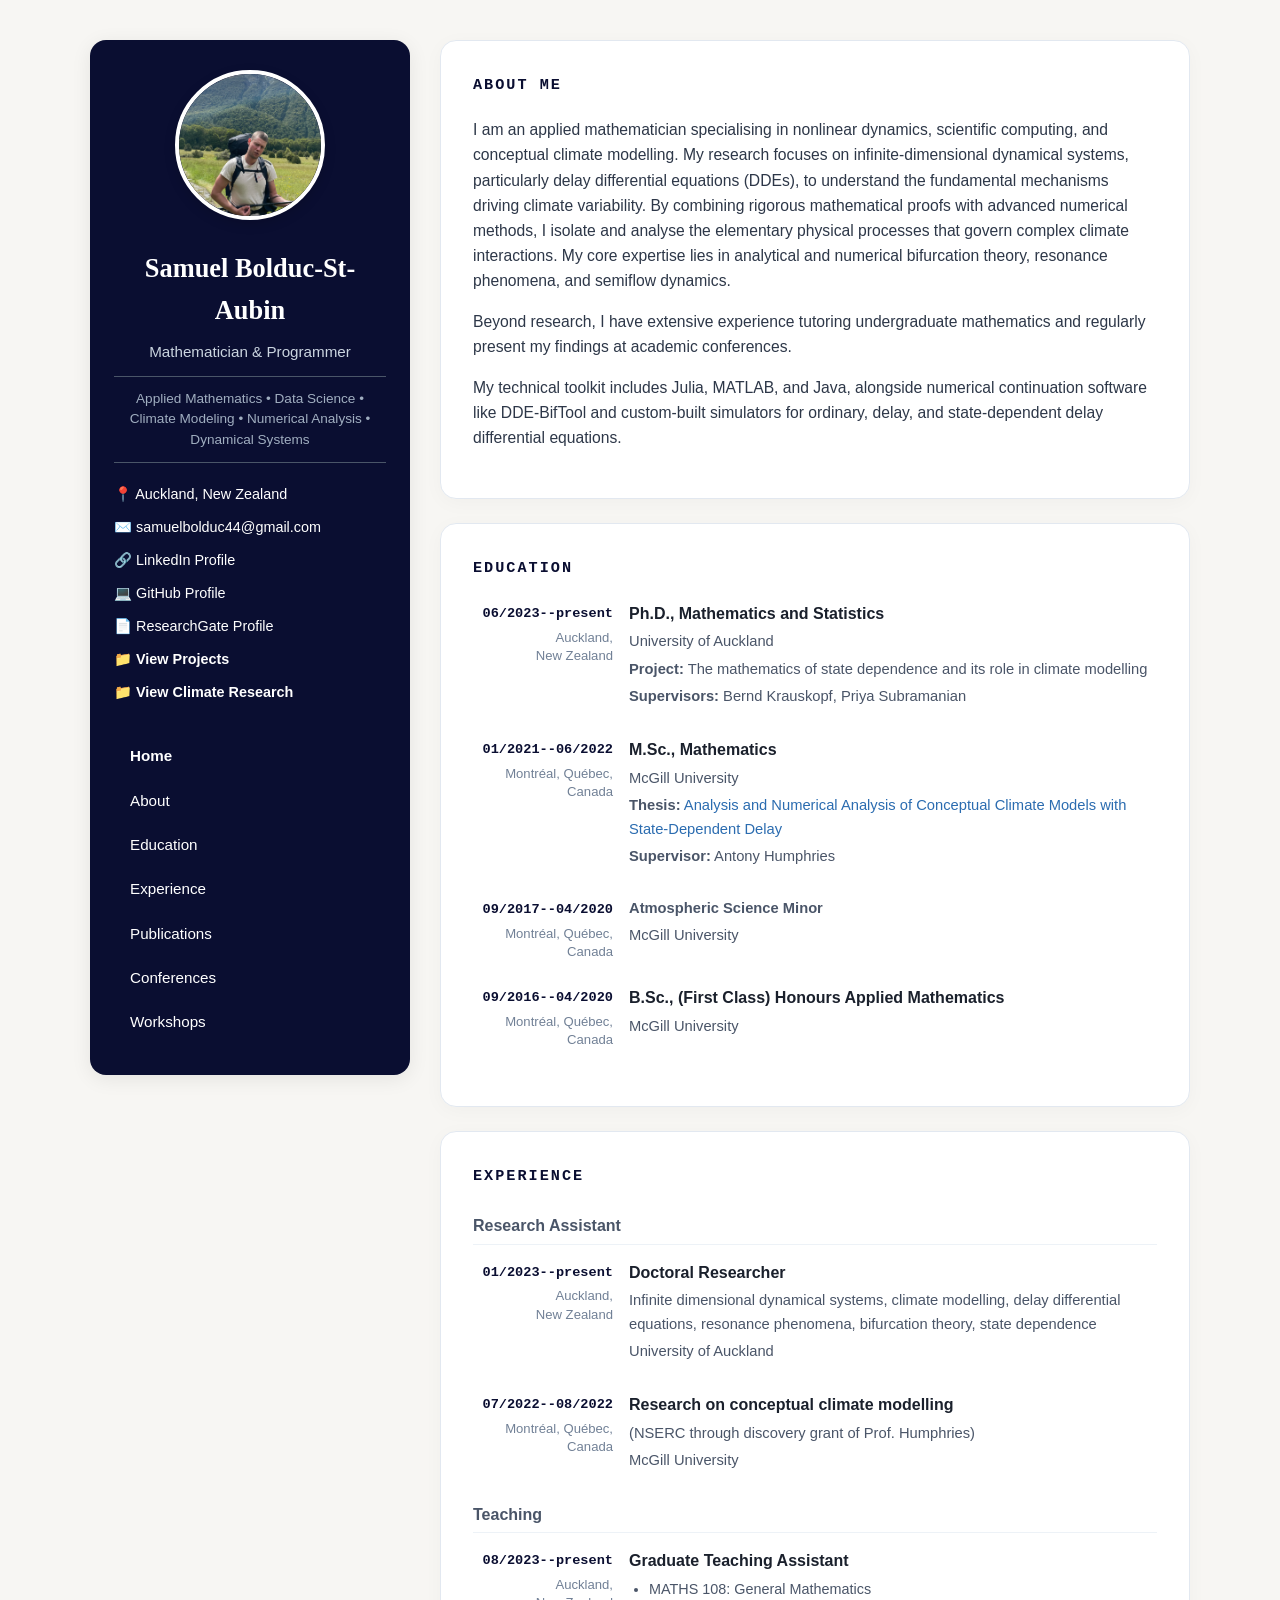
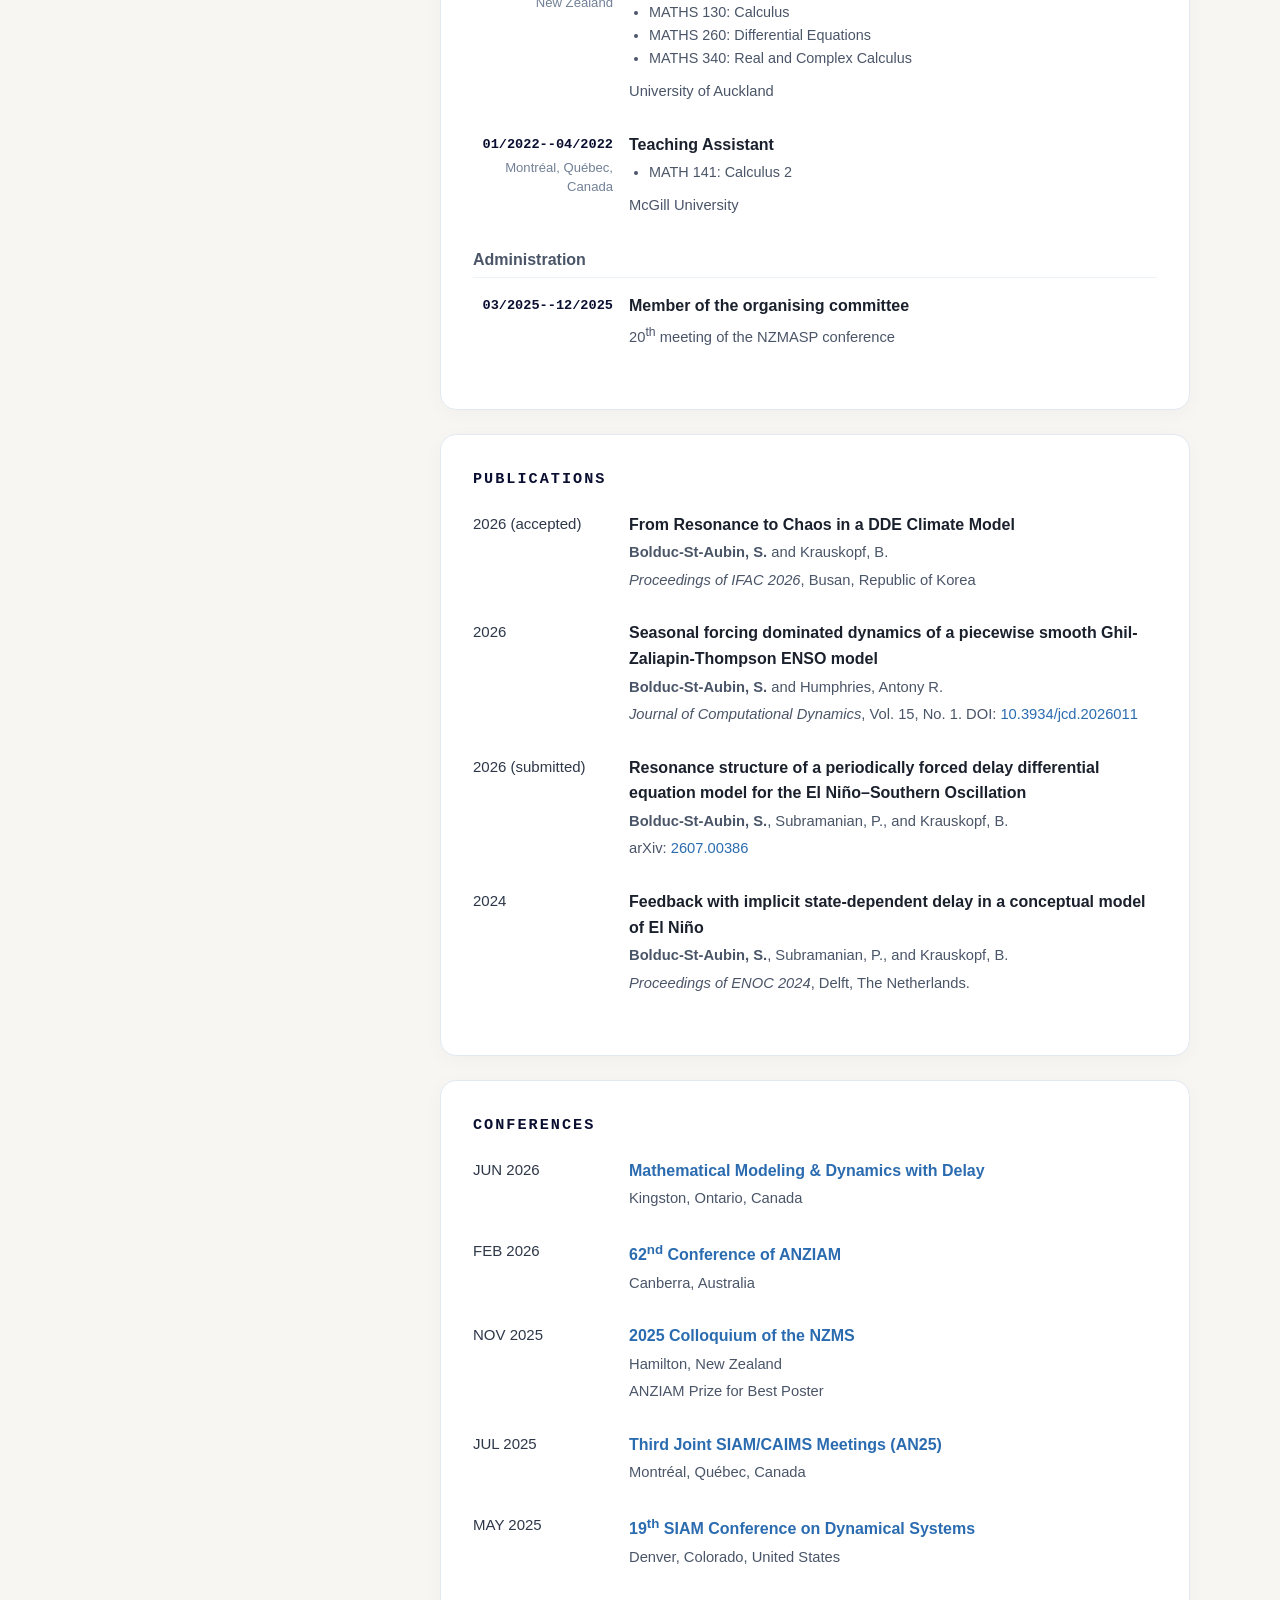
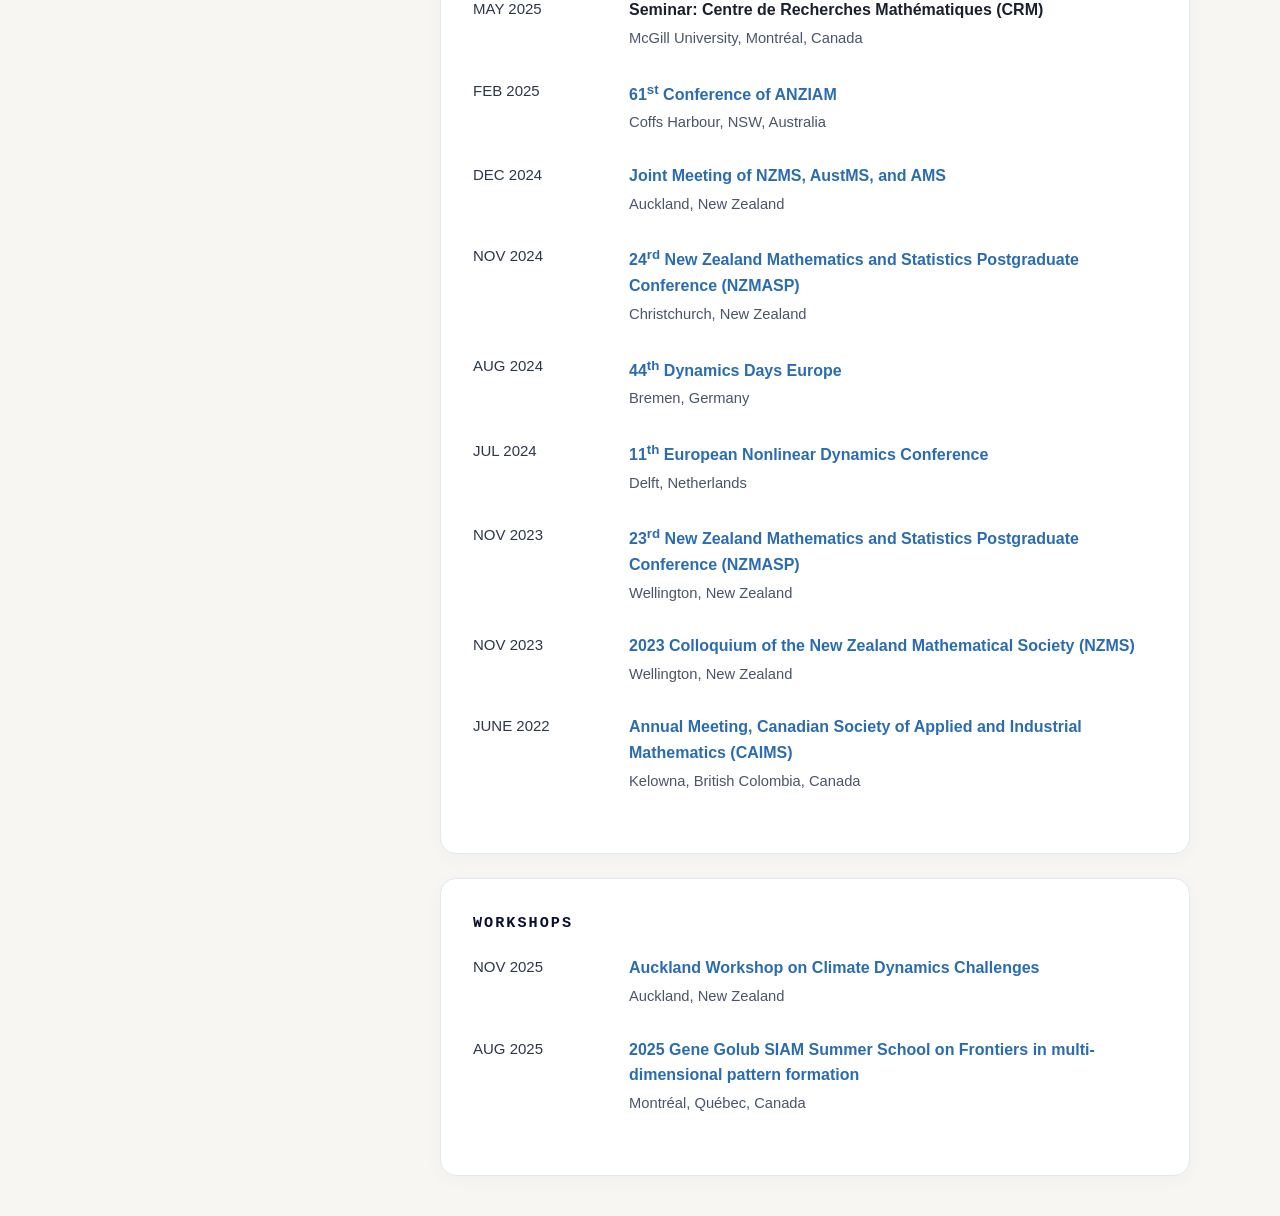
==== commit 430ad98a: "Update index.html" ====
--- a/index.html
+++ b/index.html
@@ -262,22 +262,6 @@
             </div>
 
             <div class="item">
-                <div class="date">NOV 2025</div>
-                <div class="item-details">
-                    <h3><a href="https://www.math.auckland.ac.nz/~berndk/acdc/" target="_blank">Auckland Workshop on Climate Challenges</a></h3>
-                    <p>Auckland, New Zealand</p>
-                </div>
-            </div>
-
-            <div class="item">
-                <div class="date">AUG 2025</div>
-                <div class="item-details">
-                    <h3>2025 Gene Golub SIAM Summer School</h3>
-                    <p>Concordia University — Montréal, Québec, Canada</p>
-                </div>
-            </div>
-
-            <div class="item">
                 <div class="date">JUL 2025</div>
                 <div class="item-details">
                     <h3><a href="https://www.siam.org/conferences-events/siam-conferences/ds25/" target="_blank">Third Joint SIAM/CAIMS Meetings (AN25)</a></h3>
@@ -371,10 +355,18 @@
             <h2>Workshops</h2>
 
             <div class="item">
+                <div class="date">NOV 2025</div>
+                <div class="item-details">
+                    <h3><a href="https://www.math.auckland.ac.nz/~berndk/acdc/" target="_blank">Auckland Workshop on Climate Dynamics Challenges</a></h3>
+                    <p>Auckland, New Zealand</p>
+                </div>
+            </div>
+
+            <div class="item">
                 <div class="date">AUG 2025</div>
                 <div class="item-details">
                     <h3><a href="https://sites.google.com/bu.edu/2025-siamg2s3/home?authuser=0" target="_blank">2025 Gene Golub SIAM Summer School on Frontiers in multi-dimensional pattern formation</a></h3>
-                    <p>Concordia University, Montréal, Canada</p>
+                    <p>Montréal, Québec, Canada</p>
                 </div>
             </div>
         </section>
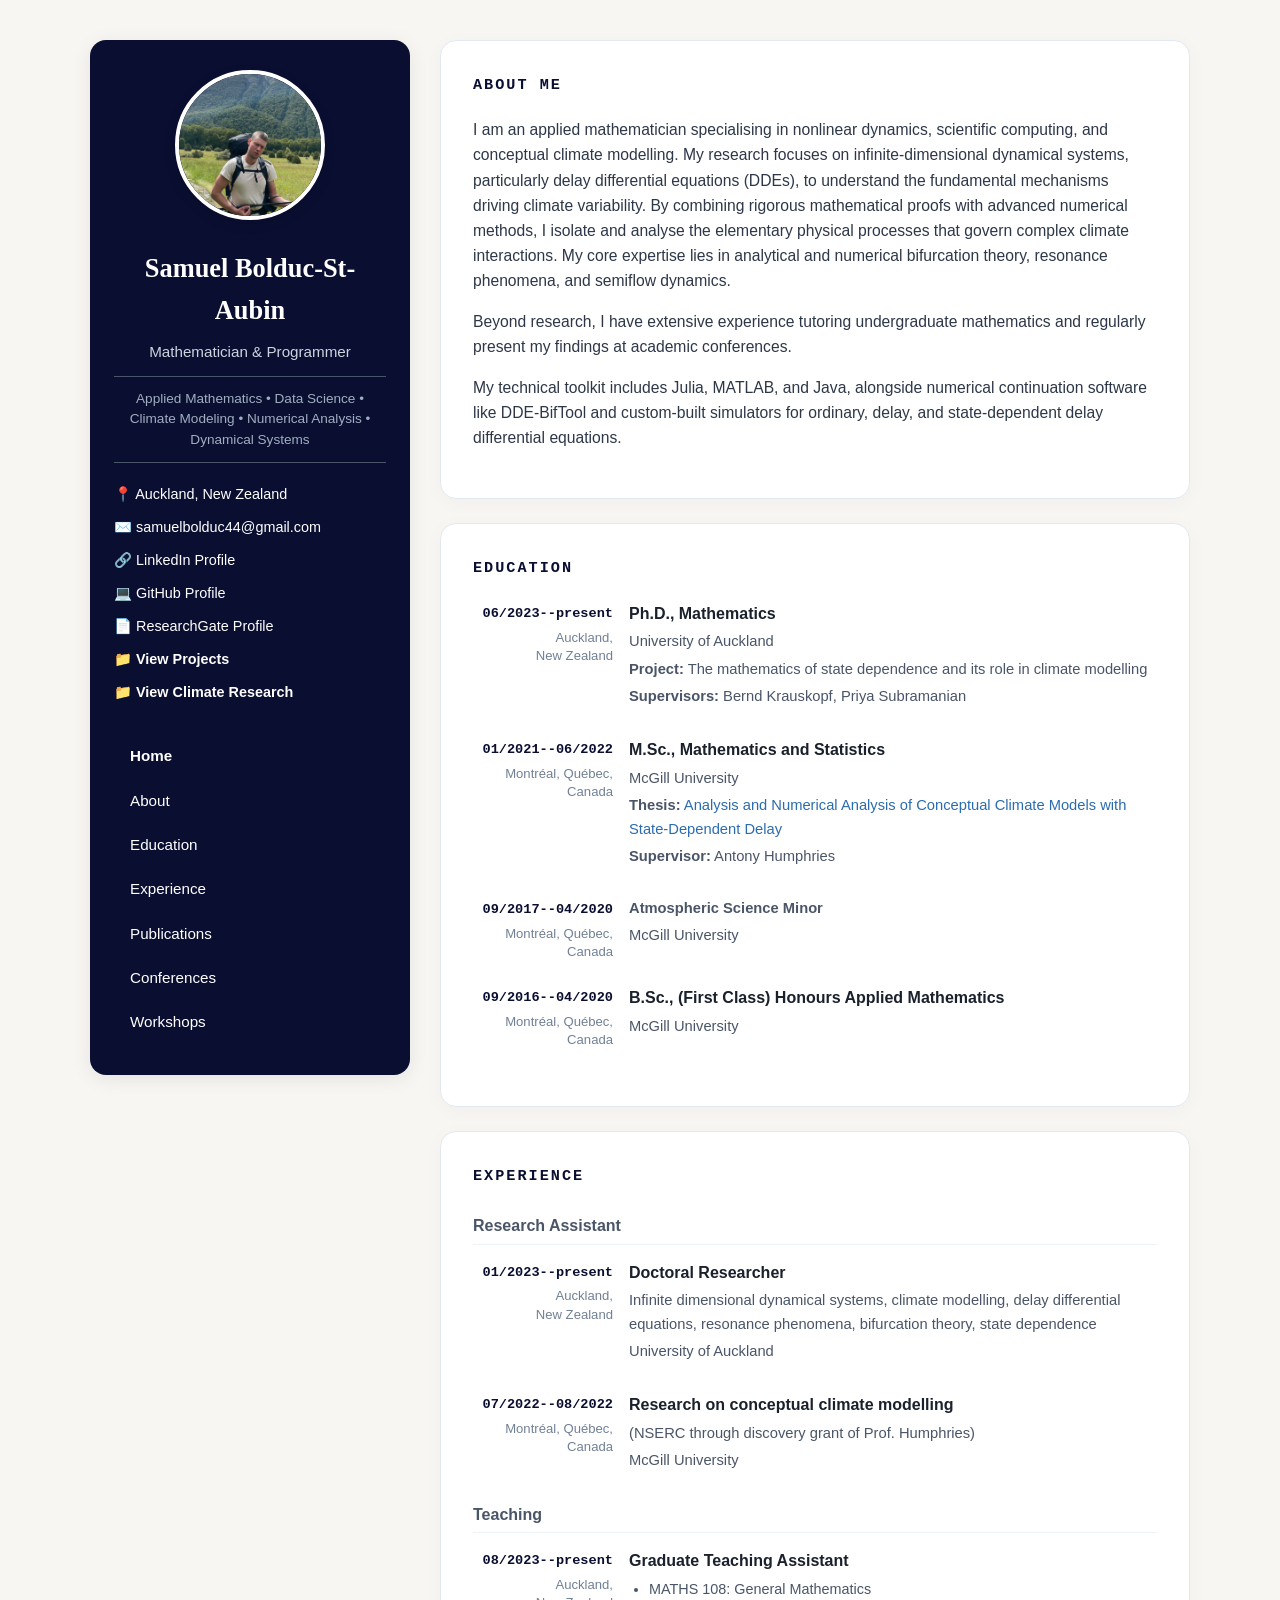
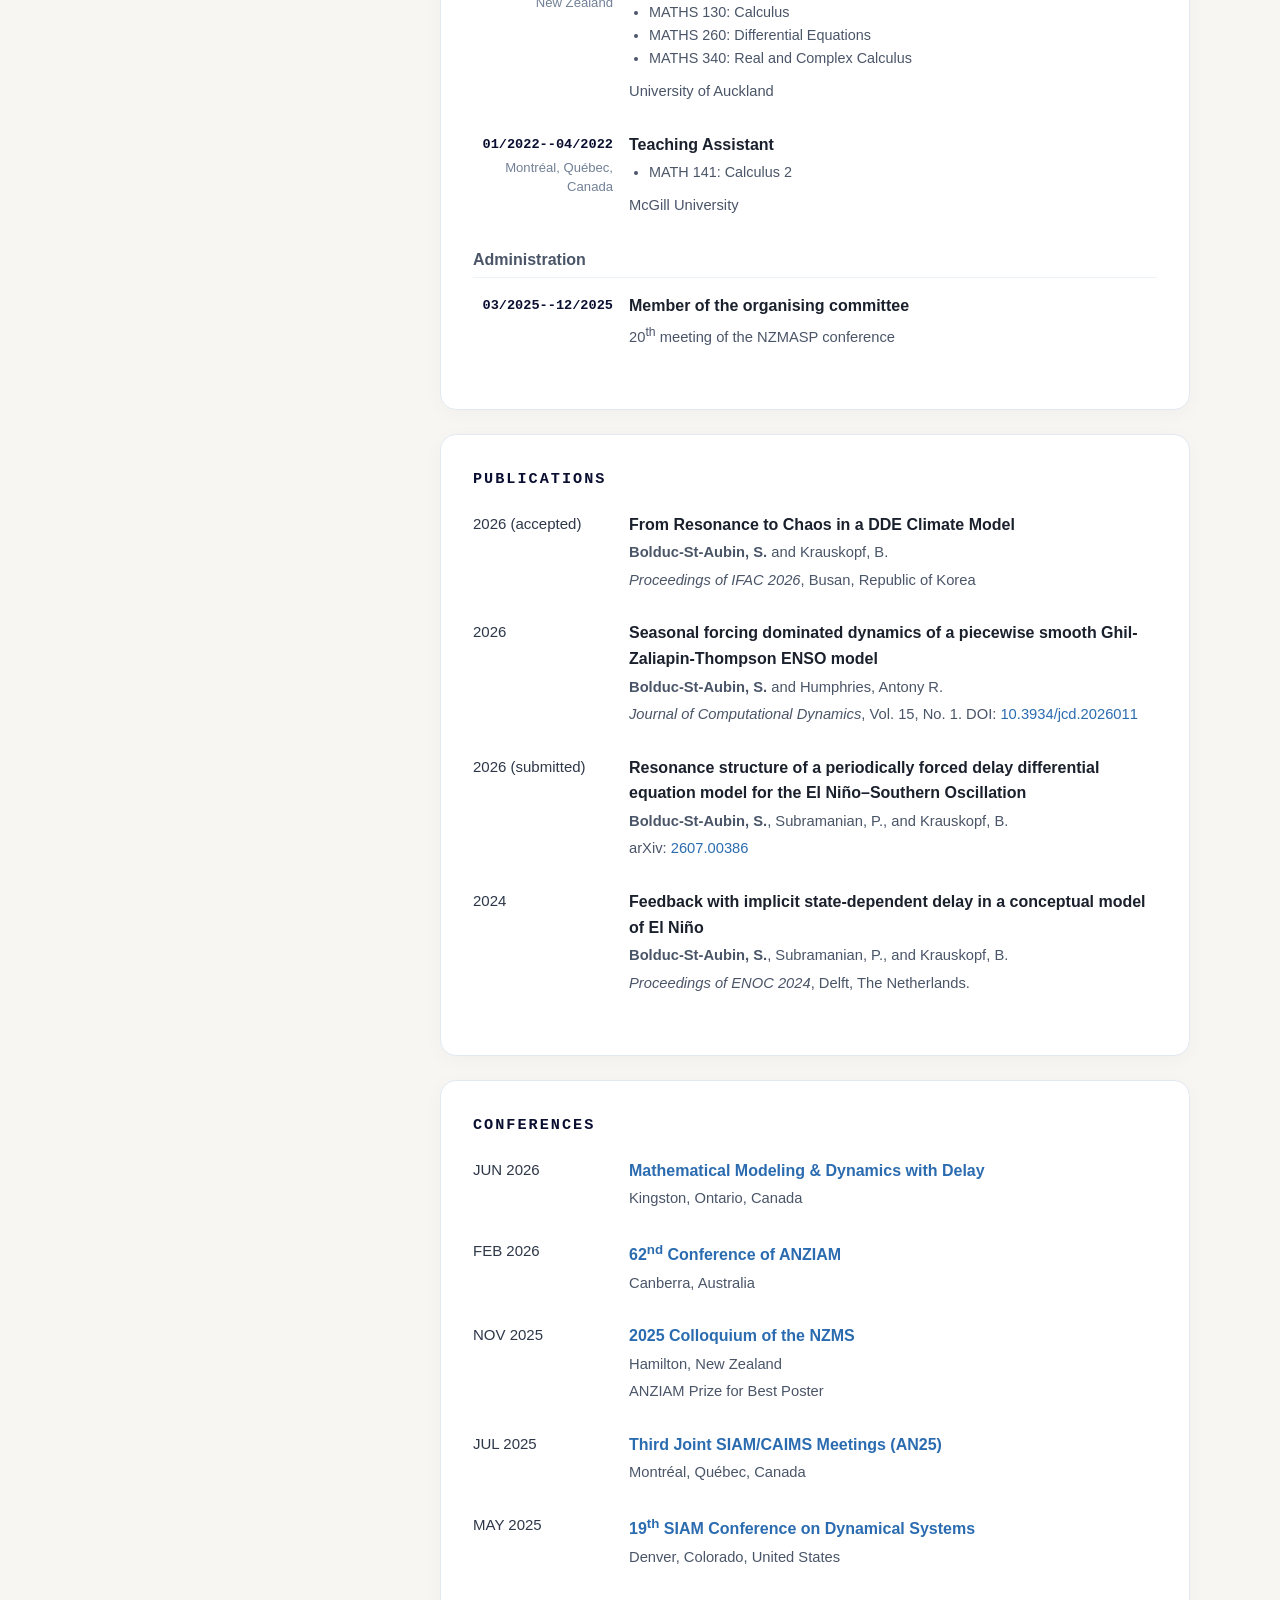
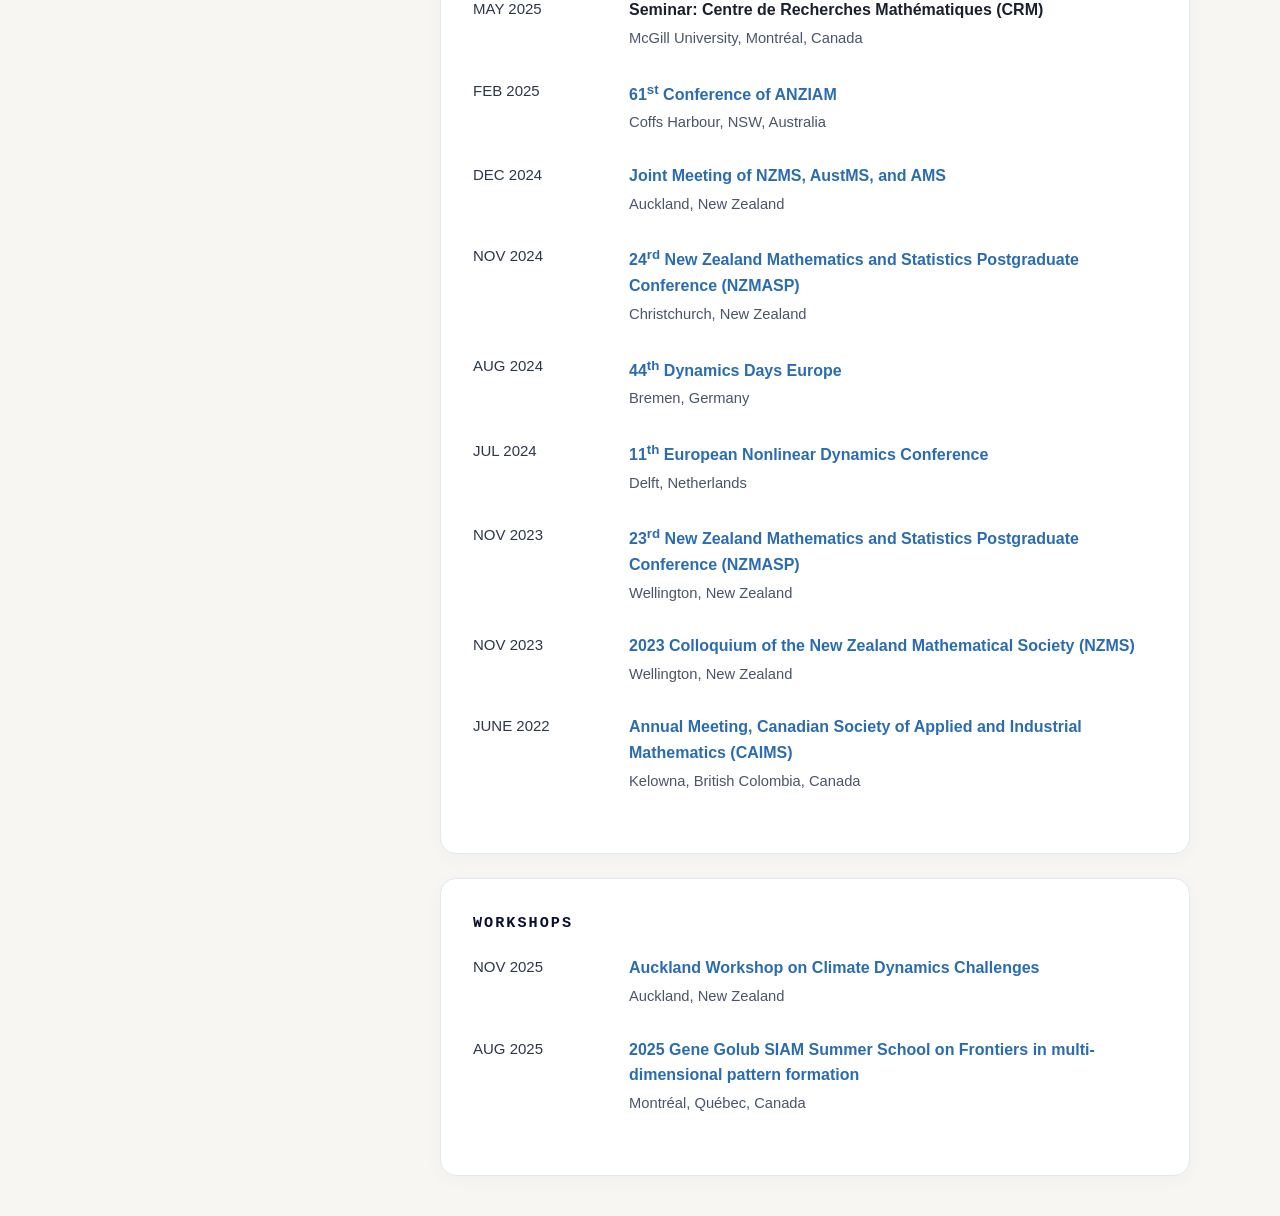
==== commit 2eb456d7: "Update index.html" ====
--- a/index.html
+++ b/index.html
@@ -72,7 +72,7 @@
                     <div class="location">Auckland, <br>New Zealand</div>
                 </div>
                 <div class="item-details">
-                    <h3>Ph.D., Mathematics and Statistics</h3>
+                    <h3>Ph.D., Mathematics</h3>
                     <p>University of Auckland</p>
                     <p><strong>Project:</strong> The mathematics of state dependence and its role in climate modelling</p>
                     <p class="supervisor"><strong>Supervisors:</strong> Bernd Krauskopf, Priya Subramanian</p>
@@ -85,7 +85,7 @@
                     <div class="location">Montréal, Québec, <br>Canada</div>
                 </div>
                 <div class="item-details">
-                    <h3>M.Sc., Mathematics</h3>
+                    <h3>M.Sc., Mathematics and Statistics</h3>
                     <p>McGill University</p>
                     <p><strong>Thesis:</strong> <a href="https://escholarship.mcgill.ca/concern/theses/8p58pk24t" target="_blank">Analysis and Numerical Analysis of Conceptual Climate Models with State-Dependent Delay</a></p>
                     <p class="supervisor"><strong>Supervisor:</strong> Antony Humphries</p>
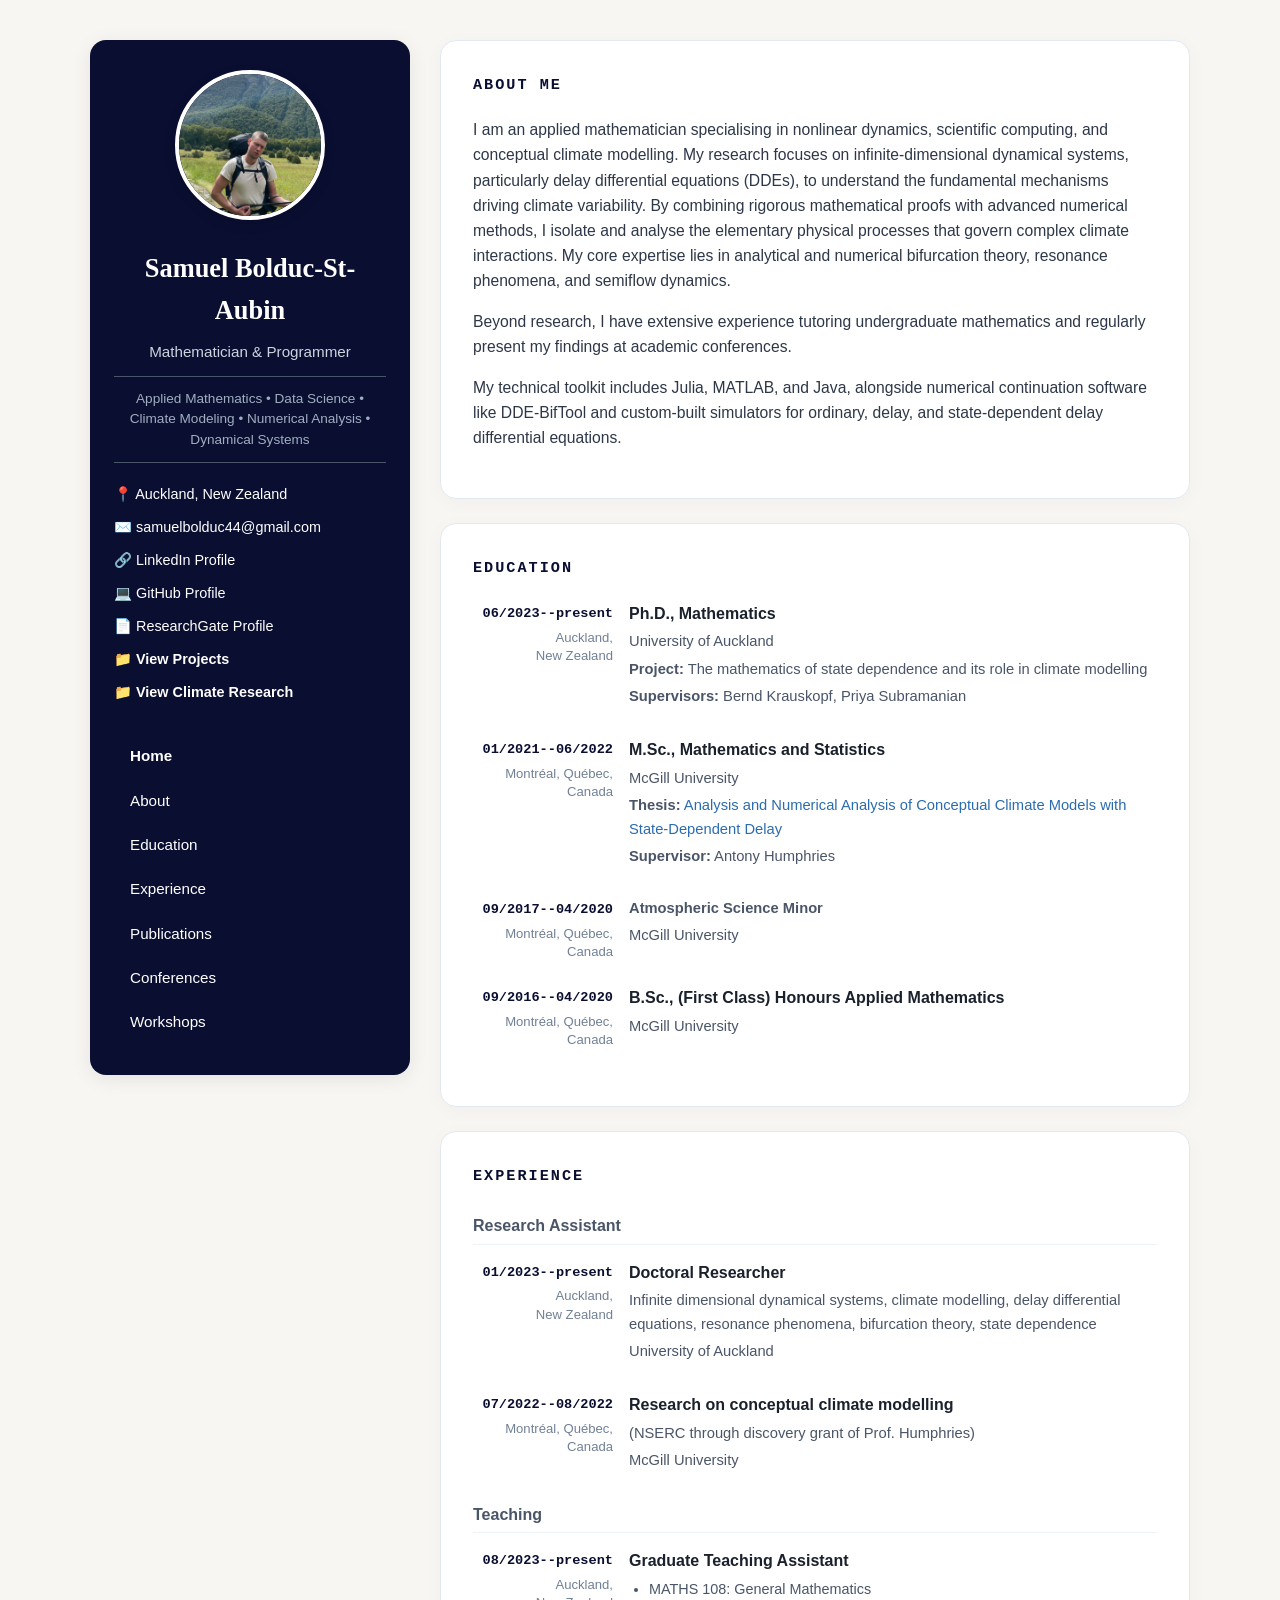
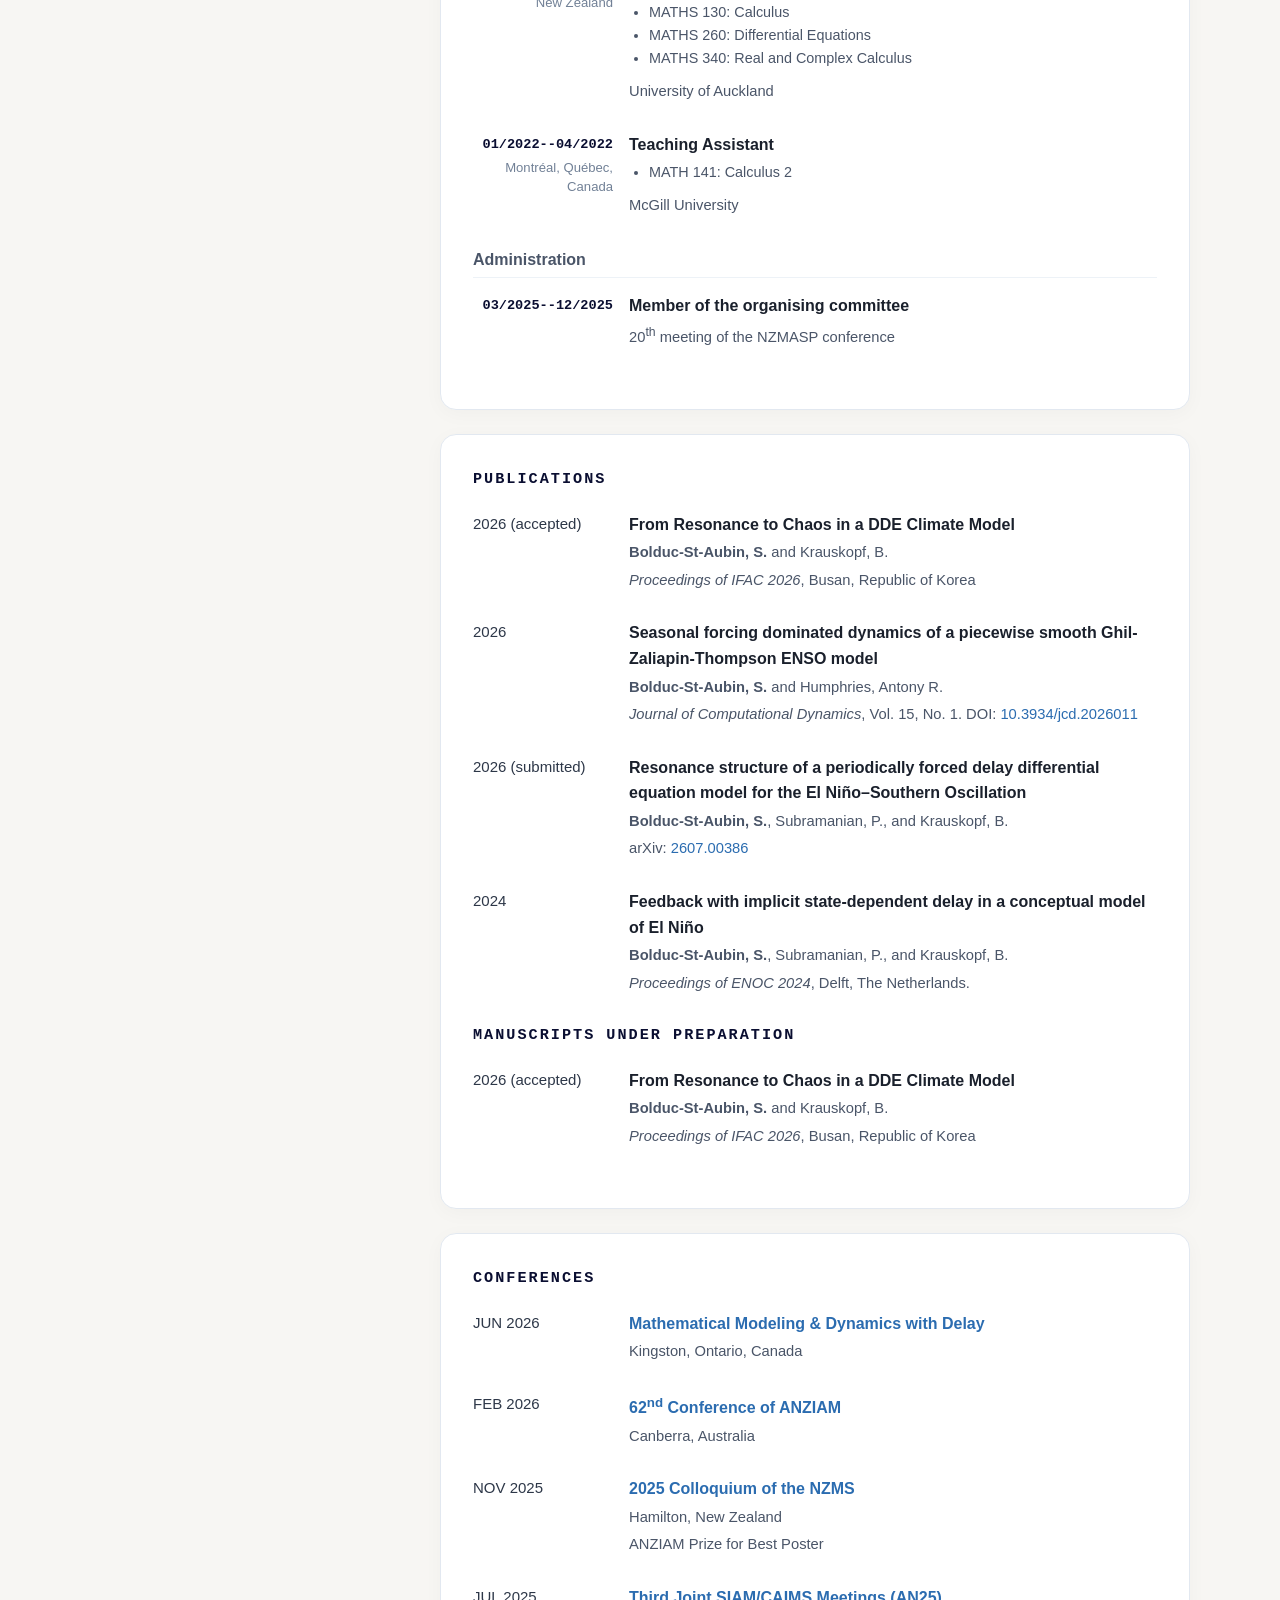
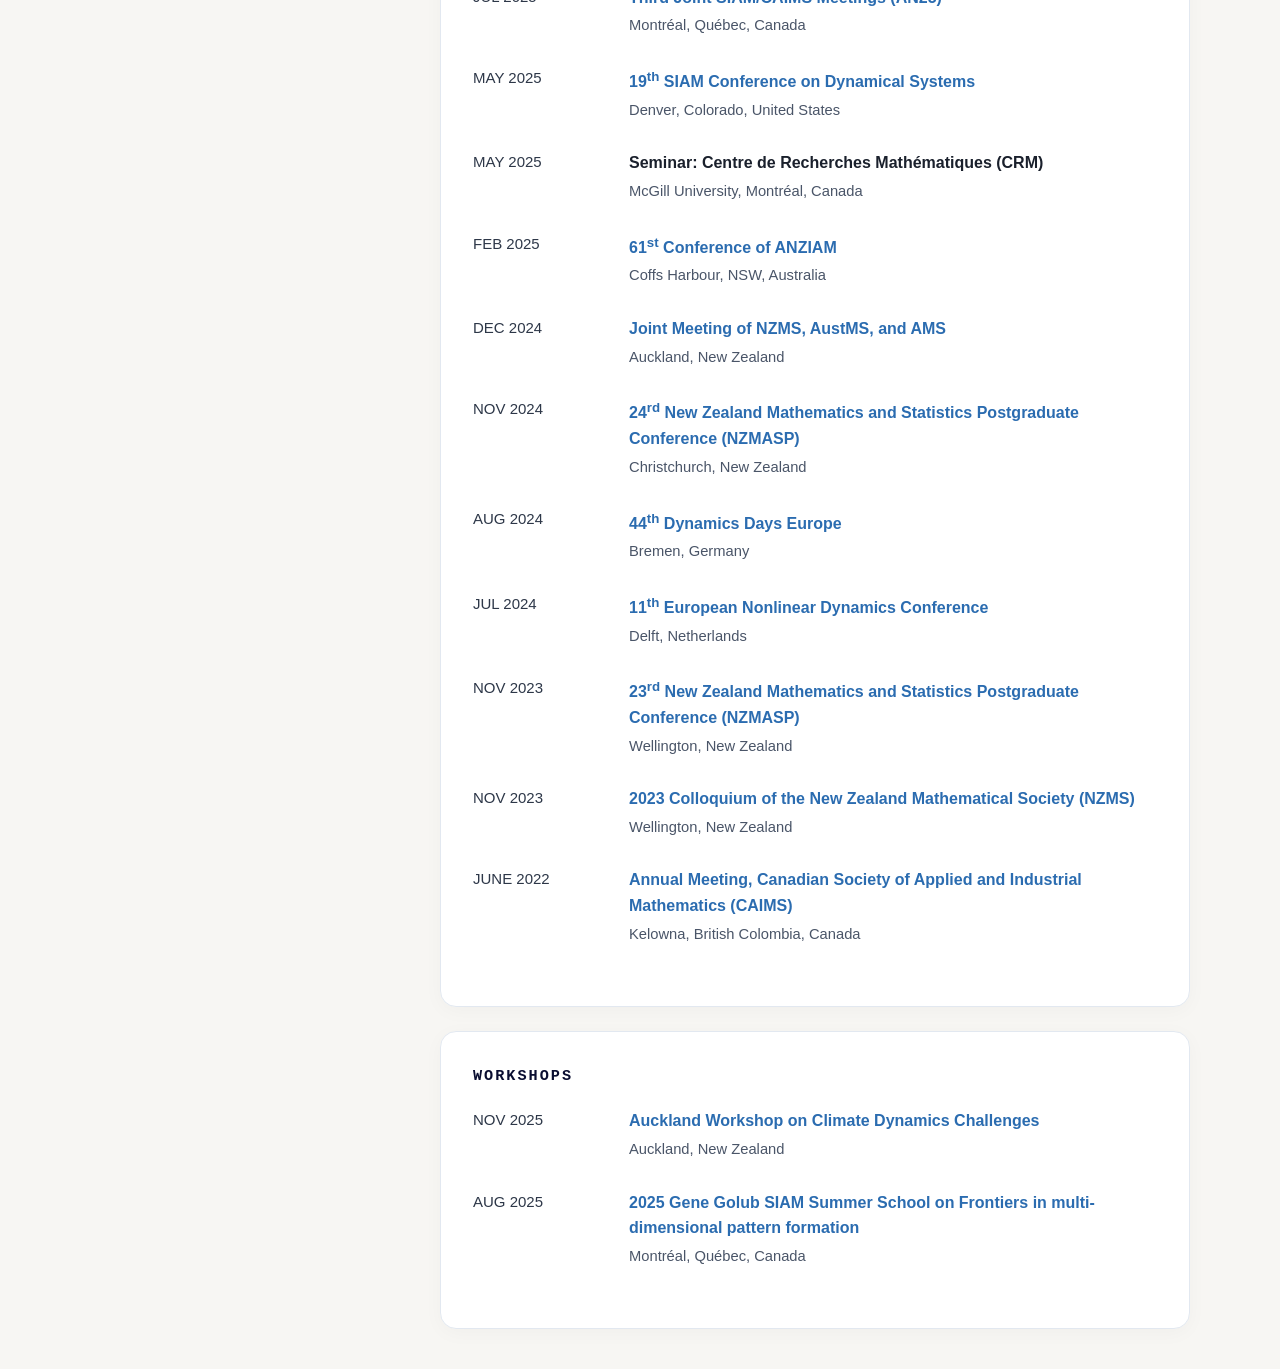
==== commit daf379cd: "Update index.html" ====
--- a/index.html
+++ b/index.html
@@ -230,6 +230,17 @@
                     <p><em>Proceedings of ENOC 2024</em>, Delft, The Netherlands.</p>
                 </div>
             </div>
+
+            <h2>Manuscripts under preparation</h2>
+
+            <div class="item">
+                <div class="date">2026 (accepted)</div>
+                <div class="item-details">
+                    <h3>From Resonance to Chaos in a DDE Climate Model</h3>
+                    <p><strong>Bolduc-St-Aubin, S.</strong> and Krauskopf, B.</p>
+                    <p><em>Proceedings of IFAC 2026</em>, Busan, Republic of Korea</p>
+                </div>
+            </div>
         </section>
 
         <!-- Conferences & Talks Section -->
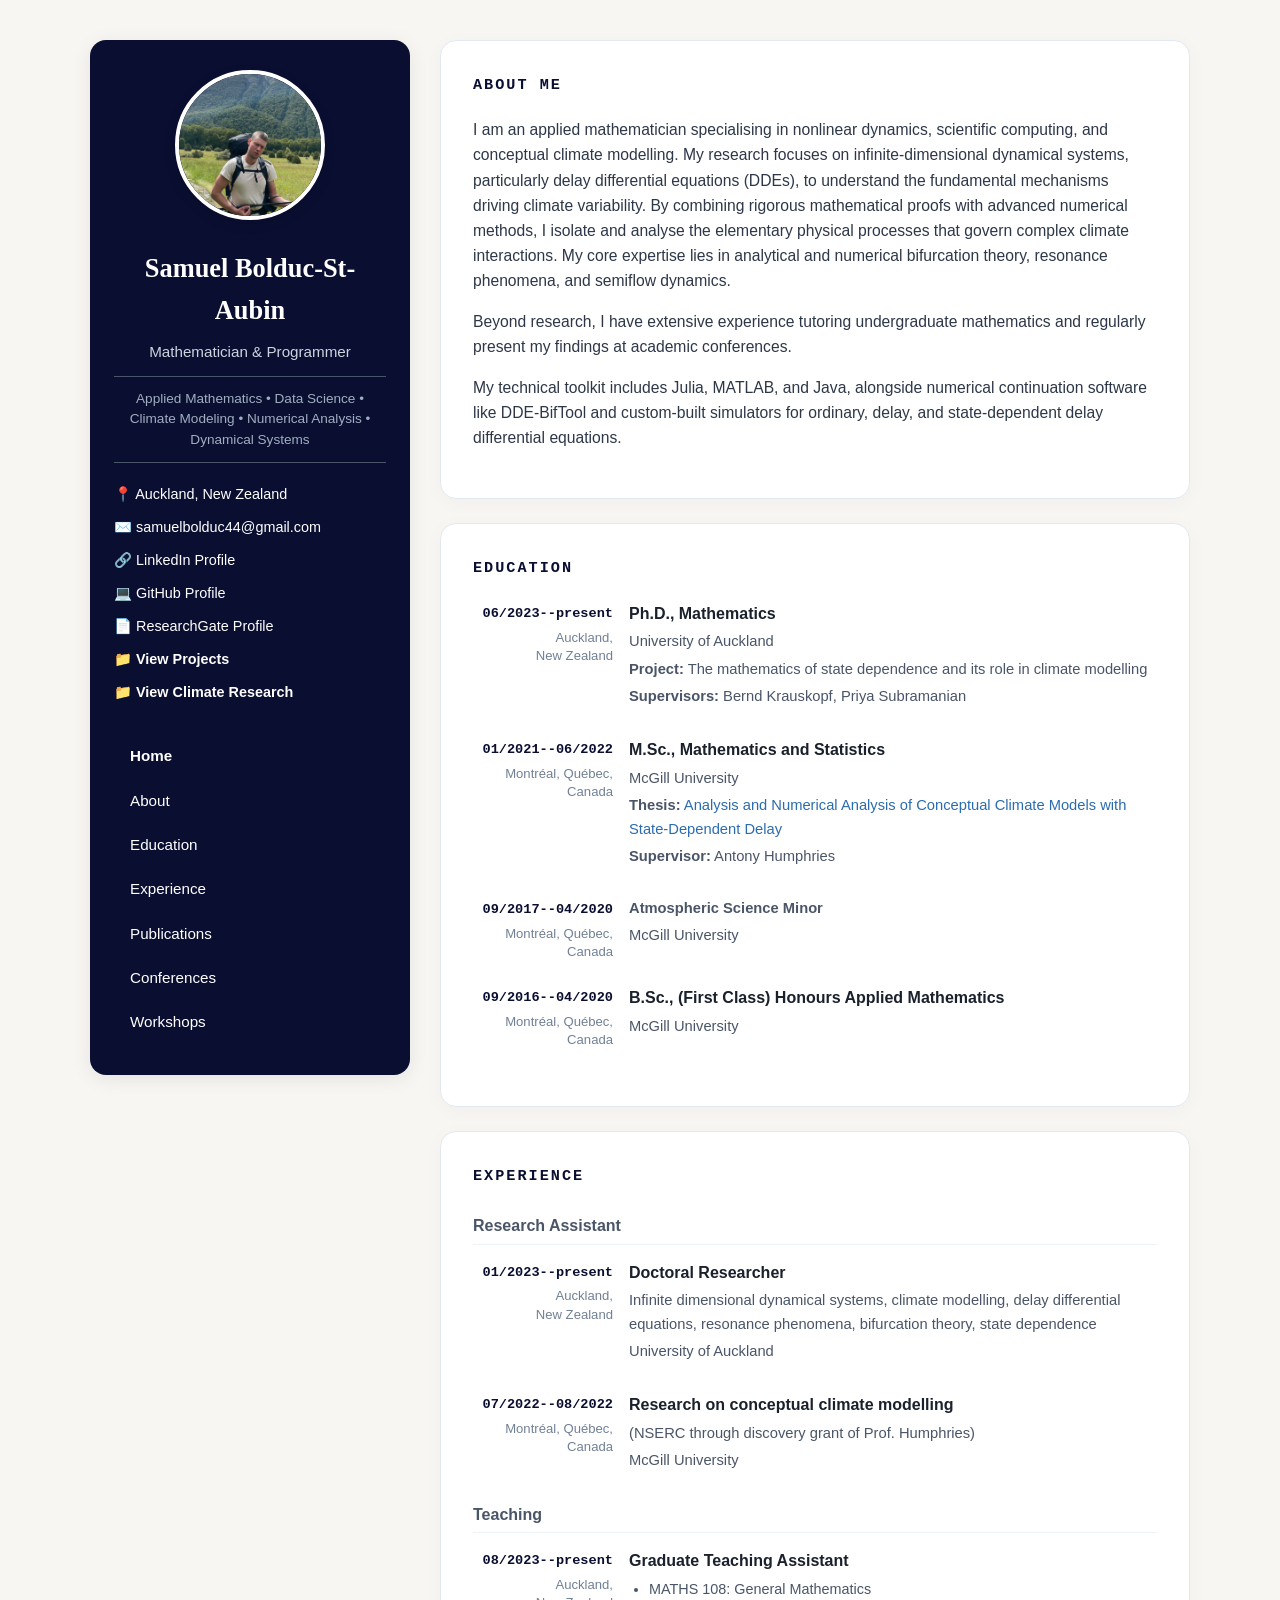
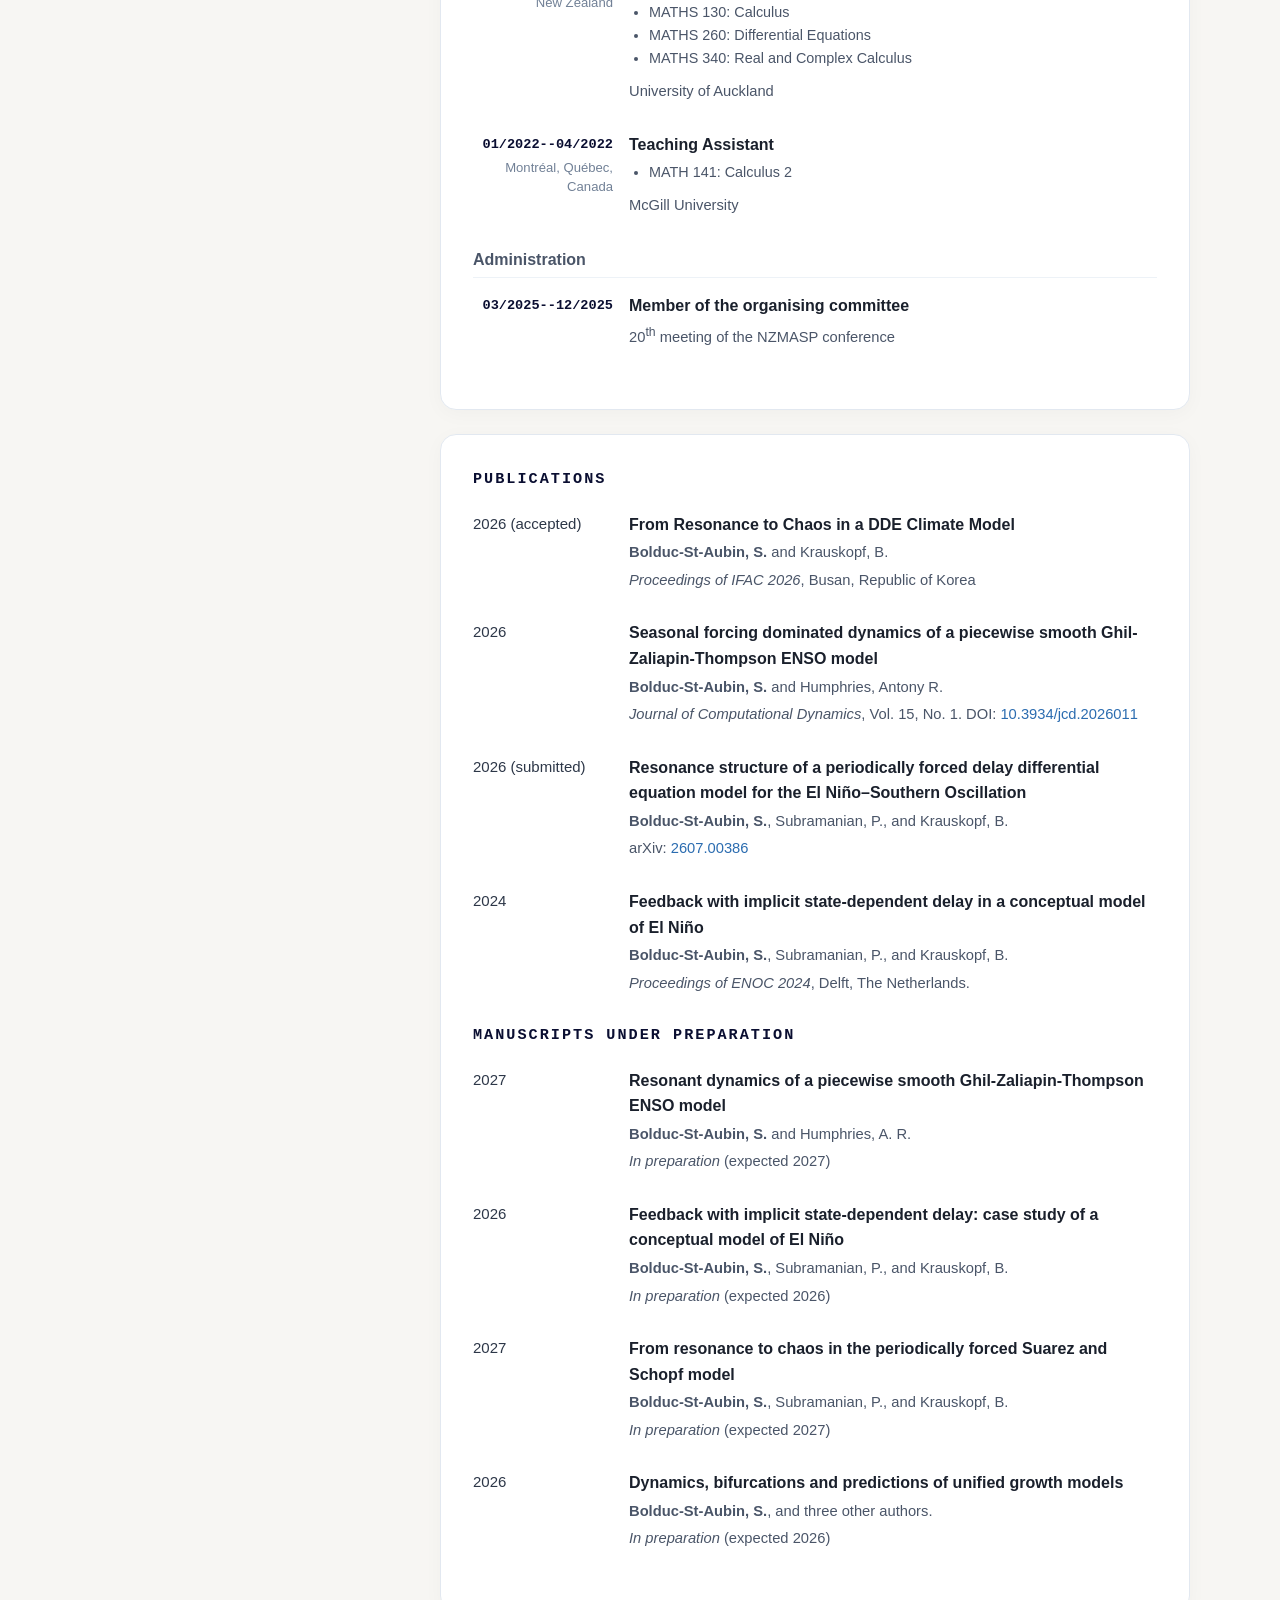
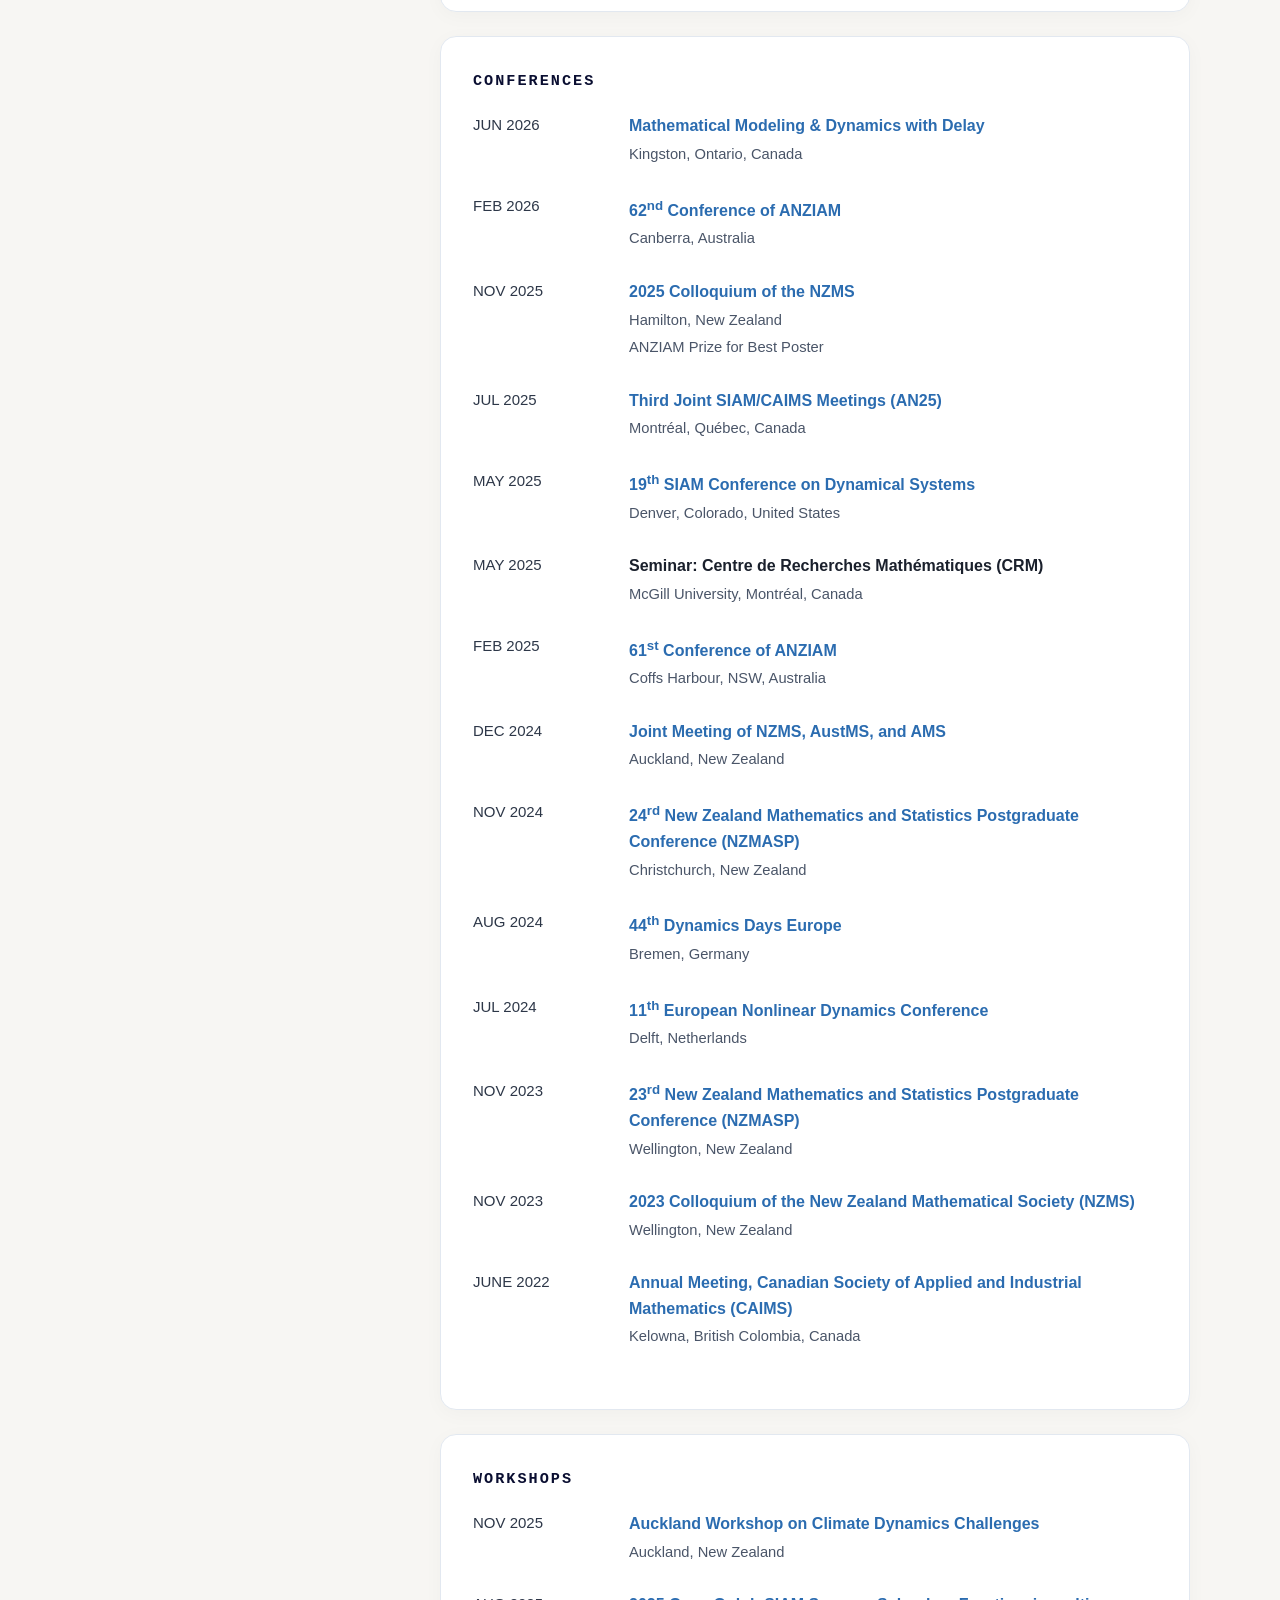
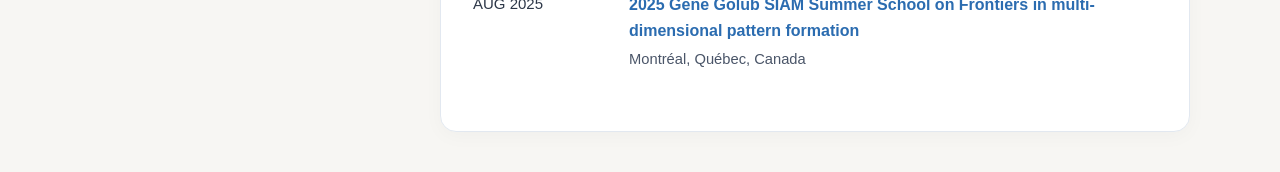
==== commit ccacc4fd: "Update index.html" ====
--- a/index.html
+++ b/index.html
@@ -234,11 +234,38 @@
             <h2>Manuscripts under preparation</h2>
 
             <div class="item">
-                <div class="date">2026 (accepted)</div>
-                <div class="item-details">
-                    <h3>From Resonance to Chaos in a DDE Climate Model</h3>
-                    <p><strong>Bolduc-St-Aubin, S.</strong> and Krauskopf, B.</p>
-                    <p><em>Proceedings of IFAC 2026</em>, Busan, Republic of Korea</p>
+                <div class="date">2027</div>
+                <div class="item-details">
+                    <h3>Resonant dynamics of a piecewise smooth Ghil-Zaliapin-Thompson ENSO model</h3>
+                    <p><strong>Bolduc-St-Aubin, S.</strong> and Humphries, A. R.</p>
+                    <p><em>In preparation</em> (expected 2027)</p>
+                </div>
+            </div>
+            
+            <div class="item">
+                <div class="date">2026</div>
+                <div class="item-details">
+                    <h3>Feedback with implicit state-dependent delay: case study of a conceptual model of El Niño</h3>
+                    <p><strong>Bolduc-St-Aubin, S.</strong>, Subramanian, P., and Krauskopf, B.</p>
+                    <p><em>In preparation</em> (expected 2026)</p>
+                </div>
+            </div>
+            
+            <div class="item">
+                <div class="date">2027</div>
+                <div class="item-details">
+                    <h3>From resonance to chaos in the periodically forced Suarez and Schopf model</h3>
+                    <p><strong>Bolduc-St-Aubin, S.</strong>, Subramanian, P., and Krauskopf, B.</p>
+                    <p><em>In preparation</em> (expected 2027)</p>
+                </div>
+            </div>
+            
+            <div class="item">
+                <div class="date">2026</div>
+                <div class="item-details">
+                    <h3>Dynamics, bifurcations and predictions of unified growth models</h3>
+                    <p><strong>Bolduc-St-Aubin, S.</strong>, and three other authors.</p>
+                    <p><em>In preparation</em> (expected 2026)</p>
                 </div>
             </div>
         </section>
